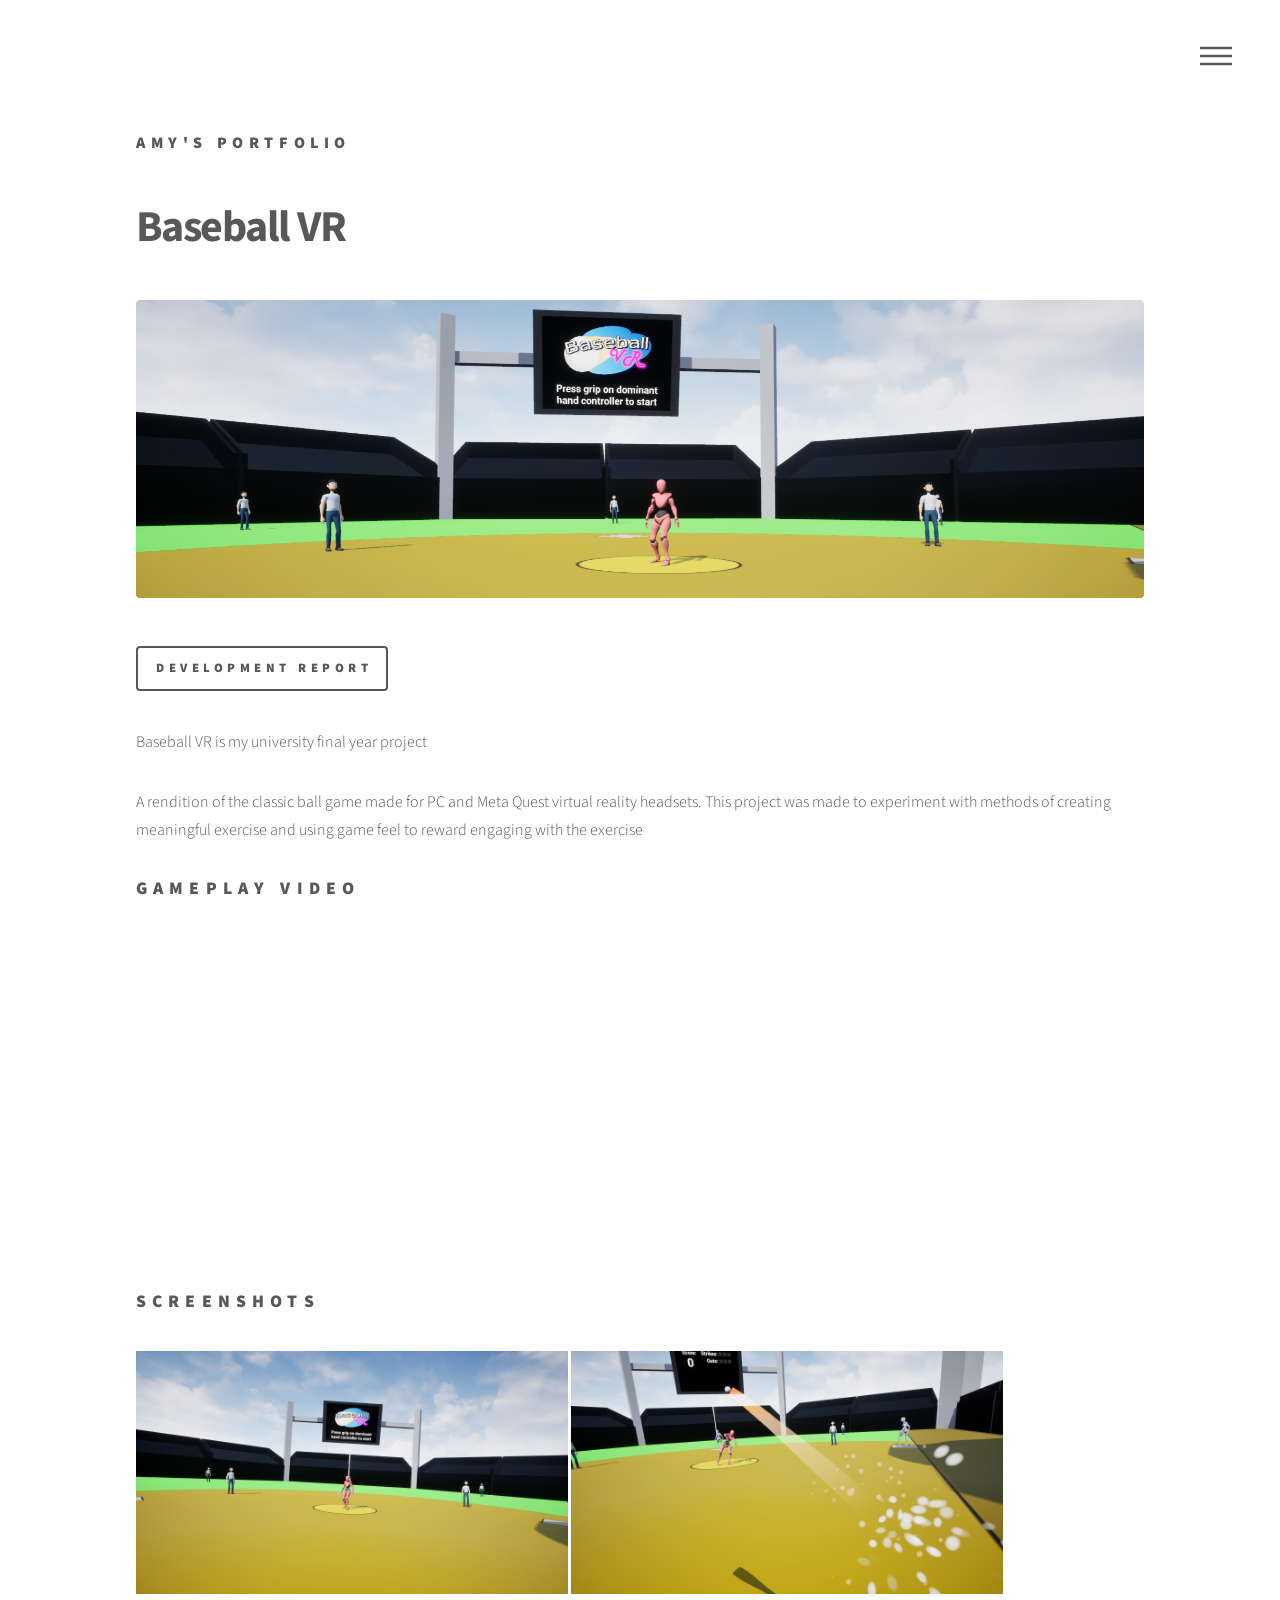
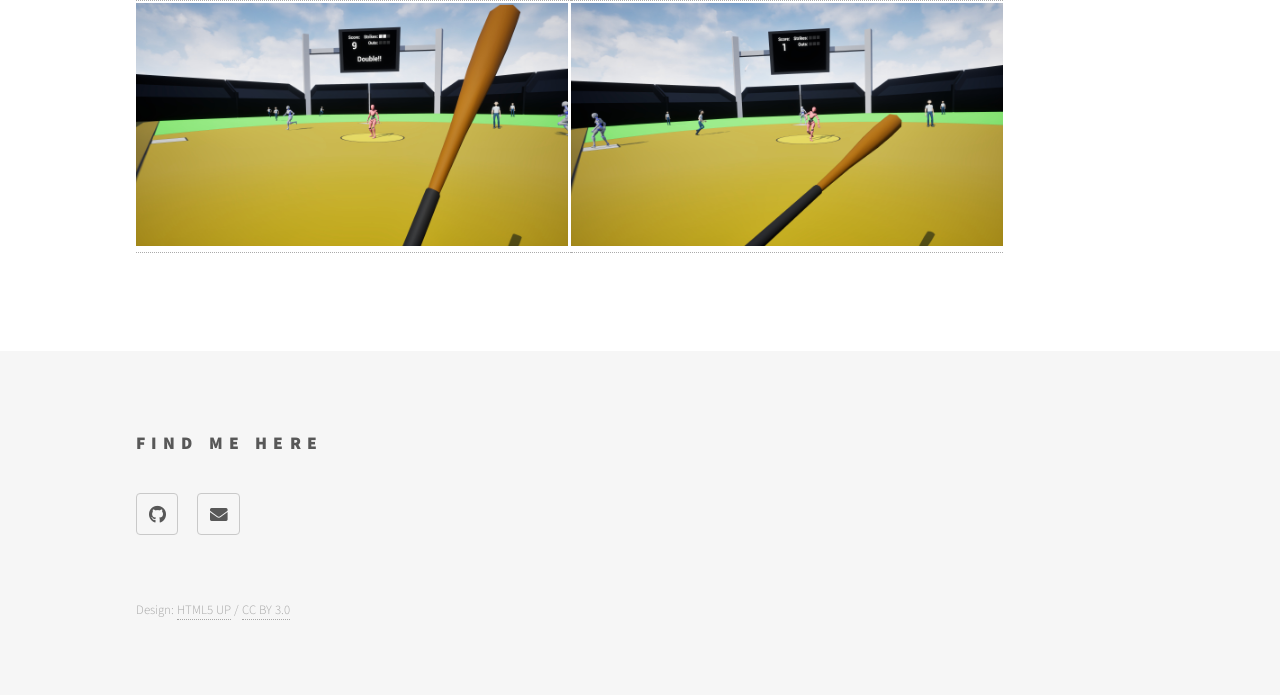
==== BaseballVR.html @ 20b51180 "Baseball VR" ====
<!DOCTYPE HTML>
<!--
	Phantom by HTML5 UP
	html5up.net | @ajlkn
	Free for personal and commercial use under the CCA 3.0 license (html5up.net/license)
-->
<html>
	<head>
		<title>Amy's Portfolio</title>
		<meta charset="utf-8" />
		<meta name="viewport" content="width=device-width, initial-scale=1, user-scalable=no" />
		<link rel="stylesheet" href="assets/css/main.css" />
		<noscript><link rel="stylesheet" href="assets/css/noscript.css" /></noscript>
	</head>
	<body class="is-preload">
		<!-- Wrapper -->
			<div id="wrapper">

				<!-- Header -->
					<header id="header">
						<div class="inner">

							<!-- Logo -->
								<a href="index.html" class="logo">
									<span class="title">Amy's Portfolio</span>
								</a>

							<!-- Nav -->
								<nav>
									<ul>
										<li><a href="#menu">Menu</a></li>
									</ul>
								</nav>

						</div>
					</header>

				<!-- Menu -->
					<nav id="menu">
						<h2>Menu</h2>
						<ul>
							<li><a href="index.html">Home</a></li>
							<li><a href="projects.html">All Projects</a></li>
							<li><a href="coursework.html">Uni Coursework</a></li>
							<li><a href="personal.html">Personal Projects</a></li>
						</ul>
					</nav>

				<!-- Main -->
					<div id="main">
						<div class="inner">
							<h1>Baseball VR</h1>
							<!-- Image -->
							<span class="image main"><img src="images/BaseballVRBanner.jpg" alt="" /></span>
							<!-- Download -->
							<a href="docs\baseballvrdoc.pdf" class="button" target="blank">Development Report</a> <br></br>
							<!-- Description -->
							<p>Baseball VR is my university final year project</p>
							<p>A rendition of the classic ball game made for PC and Meta Quest virtual reality headsets. This project was made to experiment with methods of creating meaningful exercise and using game feel to reward engaging with the exercise</p>
							<!-- Video -->
							 <h2>Gameplay Video</h2>
							<iframe width="560" height="315" src="https://www.youtube.com/embed/qa0zDrfuRdo?si=O5-lGL2GKLyE7saS" title="YouTube video player" frameborder="0" allow="accelerometer; autoplay; clipboard-write; encrypted-media; gyroscope; picture-in-picture; web-share" referrerpolicy="strict-origin-when-cross-origin" allowfullscreen></iframe> <br></br>
							<!-- Screenshots -->
							 <h2>Screenshots</h2>
							 <a href="images\Screenshots\BBVR_Screenshot1.jpg" target="_blank">
								<image src="images\Screenshots\BBVR_Screenshot1.jpg" width="432" height="243"></image>
							</a>
							<a href="images\Screenshots\BBVR_Screenshot2.jpg" target="_blank">
								<image src="images\Screenshots\BBVR_Screenshot2.jpg" width="432" height="243"></image>
							</a>
							<a href="images\Screenshots\BBVR_Screenshot3.jpg" target="_blank">
								<image src="images\Screenshots\BBVR_Screenshot3.jpg" width="432" height="243"></image>
							</a>
							<a href="images\Screenshots\BBVR_Screenshot4.jpg" target="_blank">
								<image src="images\Screenshots\BBVR_Screenshot4.jpg" width="432" height="243"></image>
							</a>
						</div>
					</div>

				<!-- Footer -->
					<footer id="footer">
						<div class="inner">
							<section>
								<h2>Find me here</h2>
								<ul class="icons">
									<li><a href="https://github.com/RankRebellion" target="_blank" class="icon brands style2 fa-github"><span class="label">GitHub</span></a></li>
									<li><a href="mailto:AmyC5341@outlook.com" class="icon solid style2 fa-envelope"><span class="label">Email</span></a></li>
								</ul>
							</section>
							<ul class="copyright">
								<li>Design: <a href="http://html5up.net" target="_blank">HTML5 UP</a> / <a href="https://creativecommons.org/licenses/by/3.0/" target="_blank">CC BY 3.0</a></li>
							</ul>
						</div>
					</footer>

			</div>

		<!-- Scripts -->
			<script src="assets/js/jquery.min.js"></script>
			<script src="assets/js/browser.min.js"></script>
			<script src="assets/js/breakpoints.min.js"></script>
			<script src="assets/js/util.js"></script>
			<script src="assets/js/main.js"></script>

	</body>
</html>
---- assets/css/main.css ----
@import url(fontawesome-all.min.css);
@import url("https://fonts.googleapis.com/css?family=Source+Sans+Pro:300,700,900");

/*
	Phantom by HTML5 UP
	html5up.net | @ajlkn
	Free for personal and commercial use under the CCA 3.0 license (html5up.net/license)
*/

html, body, div, span, applet, object,
iframe, h1, h2, h3, h4, h5, h6, p, blockquote,
pre, a, abbr, acronym, address, big, cite,
code, del, dfn, em, img, ins, kbd, q, s, samp,
small, strike, strong, sub, sup, tt, var, b,
u, i, center, dl, dt, dd, ol, ul, li, fieldset,
form, label, legend, table, caption, tbody,
tfoot, thead, tr, th, td, article, aside,
canvas, details, embed, figure, figcaption,
footer, header, hgroup, menu, nav, output, ruby,
section, summary, time, mark, audio, video {
	margin: 0;
	padding: 0;
	border: 0;
	font-size: 100%;
	font: inherit;
	vertical-align: baseline;}

article, aside, details, figcaption, figure,
footer, header, hgroup, menu, nav, section {
	display: block;}

body {
	line-height: 1;
}

ol, ul {
	list-style: none;
}

blockquote, q {
	quotes: none;
}

	blockquote:before, blockquote:after, q:before, q:after {
		content: '';
		content: none;
	}

table {
	border-collapse: collapse;
	border-spacing: 0;
}

body {
	-webkit-text-size-adjust: none;
}

mark {
	background-color: transparent;
	color: inherit;
}

input::-moz-focus-inner {
	border: 0;
	padding: 0;
}

input, select, textarea {
	-moz-appearance: none;
	-webkit-appearance: none;
	-ms-appearance: none;
	appearance: none;
}

/* Basic */

	@-ms-viewport {
		width: device-width;
	}

	body {
		-ms-overflow-style: scrollbar;
	}

	@media screen and (max-width: 480px) {

		html, body {
			min-width: 320px;
		}

	}

	html {
		box-sizing: border-box;
	}

	*, *:before, *:after {
		box-sizing: inherit;
	}

	body {
		background: #ffffff;
	}

		body.is-preload *, body.is-preload *:before, body.is-preload *:after {
			-moz-animation: none !important;
			-webkit-animation: none !important;
			-ms-animation: none !important;
			animation: none !important;
			-moz-transition: none !important;
			-webkit-transition: none !important;
			-ms-transition: none !important;
			transition: none !important;
		}

/* Type */

	body, input, select, textarea {
		color: #585858;
		font-family: "Source Sans Pro", Helvetica, sans-serif;
		font-size: 16pt;
		font-weight: 300;
		line-height: 1.75;
	}

		@media screen and (max-width: 1680px) {

			body, input, select, textarea {
				font-size: 14pt;
			}

		}

		@media screen and (max-width: 1280px) {

			body, input, select, textarea {
				font-size: 12pt;
			}

		}

	a {
		-moz-transition: border-bottom-color 0.2s ease, color 0.2s ease;
		-webkit-transition: border-bottom-color 0.2s ease, color 0.2s ease;
		-ms-transition: border-bottom-color 0.2s ease, color 0.2s ease;
		transition: border-bottom-color 0.2s ease, color 0.2s ease;
		text-decoration: none;
		color: #585858;
		border-bottom: dotted 1px rgba(88, 88, 88, 0.5);
	}

		a:hover {
			border-bottom-color: transparent;
			color: #f2849e !important;
		}

	strong, b {
		font-weight: 900;
	}

	em, i {
		font-style: italic;
	}

	p {
		margin: 0 0 2em 0;
	}

	h1 {
		font-size: 2.75em;
		font-weight: 700;
		line-height: 1.3;
		margin: 0 0 1em 0;
		letter-spacing: -0.035em;
	}

		h1 a {
			color: inherit;
		}

		@media screen and (max-width: 736px) {

			h1 {
				font-size: 2em;
				margin: 0 0 1em 0;
			}

		}

		@media screen and (max-width: 360px) {

			h1 {
				font-size: 1.75em;
			}

		}

	h2, h3, h4, h5, h6 {
		font-weight: 900;
		line-height: 1.5;
		margin: 0 0 2em 0;
		text-transform: uppercase;
		letter-spacing: 0.35em;
	}

		h2 a, h3 a, h4 a, h5 a, h6 a {
			color: inherit;
		}

	h2 {
		font-size: 1.1em;
	}

	h3 {
		font-size: 1em;
	}

	h4 {
		font-size: 0.8em;
	}

	h5 {
		font-size: 0.8em;
	}

	h6 {
		font-size: 0.8em;
	}

	@media screen and (max-width: 980px) {

		h1 br, h2 br, h3 br, h4 br, h5 br, h6 br {
			display: none;
		}

	}

	@media screen and (max-width: 736px) {

		h2 {
			font-size: 1em;
		}

		h3 {
			font-size: 0.8em;
		}

	}

	sub {
		font-size: 0.8em;
		position: relative;
		top: 0.5em;
	}

	sup {
		font-size: 0.8em;
		position: relative;
		top: -0.5em;
	}

	blockquote {
		border-left: solid 4px #c9c9c9;
		font-style: italic;
		margin: 0 0 2em 0;
		padding: 0.5em 0 0.5em 2em;
	}

	code {
		background: rgba(144, 144, 144, 0.075);
		border-radius: 4px;
		border: solid 1px #c9c9c9;
		font-family: "Courier New", monospace;
		font-size: 0.9em;
		margin: 0 0.25em;
		padding: 0.25em 0.65em;
	}

	pre {
		-webkit-overflow-scrolling: touch;
		font-family: "Courier New", monospace;
		font-size: 0.9em;
		margin: 0 0 2em 0;
	}

		pre code {
			display: block;
			line-height: 1.75;
			padding: 1em 1.5em;
			overflow-x: auto;
		}

	hr {
		border: 0;
		border-bottom: solid 1px #c9c9c9;
		margin: 2em 0;
	}

		hr.major {
			margin: 3em 0;
		}

	.align-left {
		text-align: left;
	}

	.align-center {
		text-align: center;
	}

	.align-right {
		text-align: right;
	}

/* Row */

	.row {
		display: flex;
		flex-wrap: wrap;
		box-sizing: border-box;
		align-items: stretch;
	}

		.row > * {
			box-sizing: border-box;
		}

		.row.gtr-uniform > * > :last-child {
			margin-bottom: 0;
		}

		.row.aln-left {
			justify-content: flex-start;
		}

		.row.aln-center {
			justify-content: center;
		}

		.row.aln-right {
			justify-content: flex-end;
		}

		.row.aln-top {
			align-items: flex-start;
		}

		.row.aln-middle {
			align-items: center;
		}

		.row.aln-bottom {
			align-items: flex-end;
		}

		.row > .imp {
			order: -1;
		}

		.row > .col-1 {
			width: 8.33333%;
		}

		.row > .off-1 {
			margin-left: 8.33333%;
		}

		.row > .col-2 {
			width: 16.66667%;
		}

		.row > .off-2 {
			margin-left: 16.66667%;
		}

		.row > .col-3 {
			width: 25%;
		}

		.row > .off-3 {
			margin-left: 25%;
		}

		.row > .col-4 {
			width: 33.33333%;
		}

		.row > .off-4 {
			margin-left: 33.33333%;
		}

		.row > .col-5 {
			width: 41.66667%;
		}

		.row > .off-5 {
			margin-left: 41.66667%;
		}

		.row > .col-6 {
			width: 50%;
		}

		.row > .off-6 {
			margin-left: 50%;
		}

		.row > .col-7 {
			width: 58.33333%;
		}

		.row > .off-7 {
			margin-left: 58.33333%;
		}

		.row > .col-8 {
			width: 66.66667%;
		}

		.row > .off-8 {
			margin-left: 66.66667%;
		}

		.row > .col-9 {
			width: 75%;
		}

		.row > .off-9 {
			margin-left: 75%;
		}

		.row > .col-10 {
			width: 83.33333%;
		}

		.row > .off-10 {
			margin-left: 83.33333%;
		}

		.row > .col-11 {
			width: 91.66667%;
		}

		.row > .off-11 {
			margin-left: 91.66667%;
		}

		.row > .col-12 {
			width: 100%;
		}

		.row > .off-12 {
			margin-left: 100%;
		}

		.row.gtr-0 {
			margin-top: 0;
			margin-left: 0em;
		}

			.row.gtr-0 > * {
				padding: 0 0 0 0em;
			}

			.row.gtr-0.gtr-uniform {
				margin-top: 0em;
			}

				.row.gtr-0.gtr-uniform > * {
					padding-top: 0em;
				}

		.row.gtr-25 {
			margin-top: 0;
			margin-left: -0.5em;
		}

			.row.gtr-25 > * {
				padding: 0 0 0 0.5em;
			}

			.row.gtr-25.gtr-uniform {
				margin-top: -0.5em;
			}

				.row.gtr-25.gtr-uniform > * {
					padding-top: 0.5em;
				}

		.row.gtr-50 {
			margin-top: 0;
			margin-left: -1em;
		}

			.row.gtr-50 > * {
				padding: 0 0 0 1em;
			}

			.row.gtr-50.gtr-uniform {
				margin-top: -1em;
			}

				.row.gtr-50.gtr-uniform > * {
					padding-top: 1em;
				}

		.row {
			margin-top: 0;
			margin-left: -2em;
		}

			.row > * {
				padding: 0 0 0 2em;
			}

			.row.gtr-uniform {
				margin-top: -2em;
			}

				.row.gtr-uniform > * {
					padding-top: 2em;
				}

		.row.gtr-150 {
			margin-top: 0;
			margin-left: -3em;
		}

			.row.gtr-150 > * {
				padding: 0 0 0 3em;
			}

			.row.gtr-150.gtr-uniform {
				margin-top: -3em;
			}

				.row.gtr-150.gtr-uniform > * {
					padding-top: 3em;
				}

		.row.gtr-200 {
			margin-top: 0;
			margin-left: -4em;
		}

			.row.gtr-200 > * {
				padding: 0 0 0 4em;
			}

			.row.gtr-200.gtr-uniform {
				margin-top: -4em;
			}

				.row.gtr-200.gtr-uniform > * {
					padding-top: 4em;
				}

		@media screen and (max-width: 1680px) {

			.row {
				display: flex;
				flex-wrap: wrap;
				box-sizing: border-box;
				align-items: stretch;
			}

				.row > * {
					box-sizing: border-box;
				}

				.row.gtr-uniform > * > :last-child {
					margin-bottom: 0;
				}

				.row.aln-left {
					justify-content: flex-start;
				}

				.row.aln-center {
					justify-content: center;
				}

				.row.aln-right {
					justify-content: flex-end;
				}

				.row.aln-top {
					align-items: flex-start;
				}

				.row.aln-middle {
					align-items: center;
				}

				.row.aln-bottom {
					align-items: flex-end;
				}

				.row > .imp-xlarge {
					order: -1;
				}

				.row > .col-1-xlarge {
					width: 8.33333%;
				}

				.row > .off-1-xlarge {
					margin-left: 8.33333%;
				}

				.row > .col-2-xlarge {
					width: 16.66667%;
				}

				.row > .off-2-xlarge {
					margin-left: 16.66667%;
				}

				.row > .col-3-xlarge {
					width: 25%;
				}

				.row > .off-3-xlarge {
					margin-left: 25%;
				}

				.row > .col-4-xlarge {
					width: 33.33333%;
				}

				.row > .off-4-xlarge {
					margin-left: 33.33333%;
				}

				.row > .col-5-xlarge {
					width: 41.66667%;
				}

				.row > .off-5-xlarge {
					margin-left: 41.66667%;
				}

				.row > .col-6-xlarge {
					width: 50%;
				}

				.row > .off-6-xlarge {
					margin-left: 50%;
				}

				.row > .col-7-xlarge {
					width: 58.33333%;
				}

				.row > .off-7-xlarge {
					margin-left: 58.33333%;
				}

				.row > .col-8-xlarge {
					width: 66.66667%;
				}

				.row > .off-8-xlarge {
					margin-left: 66.66667%;
				}

				.row > .col-9-xlarge {
					width: 75%;
				}

				.row > .off-9-xlarge {
					margin-left: 75%;
				}

				.row > .col-10-xlarge {
					width: 83.33333%;
				}

				.row > .off-10-xlarge {
					margin-left: 83.33333%;
				}

				.row > .col-11-xlarge {
					width: 91.66667%;
				}

				.row > .off-11-xlarge {
					margin-left: 91.66667%;
				}

				.row > .col-12-xlarge {
					width: 100%;
				}

				.row > .off-12-xlarge {
					margin-left: 100%;
				}

				.row.gtr-0 {
					margin-top: 0;
					margin-left: 0em;
				}

					.row.gtr-0 > * {
						padding: 0 0 0 0em;
					}

					.row.gtr-0.gtr-uniform {
						margin-top: 0em;
					}

						.row.gtr-0.gtr-uniform > * {
							padding-top: 0em;
						}

				.row.gtr-25 {
					margin-top: 0;
					margin-left: -0.5em;
				}

					.row.gtr-25 > * {
						padding: 0 0 0 0.5em;
					}

					.row.gtr-25.gtr-uniform {
						margin-top: -0.5em;
					}

						.row.gtr-25.gtr-uniform > * {
							padding-top: 0.5em;
						}

				.row.gtr-50 {
					margin-top: 0;
					margin-left: -1em;
				}

					.row.gtr-50 > * {
						padding: 0 0 0 1em;
					}

					.row.gtr-50.gtr-uniform {
						margin-top: -1em;
					}

						.row.gtr-50.gtr-uniform > * {
							padding-top: 1em;
						}

				.row {
					margin-top: 0;
					margin-left: -2em;
				}

					.row > * {
						padding: 0 0 0 2em;
					}

					.row.gtr-uniform {
						margin-top: -2em;
					}

						.row.gtr-uniform > * {
							padding-top: 2em;
						}

				.row.gtr-150 {
					margin-top: 0;
					margin-left: -3em;
				}

					.row.gtr-150 > * {
						padding: 0 0 0 3em;
					}

					.row.gtr-150.gtr-uniform {
						margin-top: -3em;
					}

						.row.gtr-150.gtr-uniform > * {
							padding-top: 3em;
						}

				.row.gtr-200 {
					margin-top: 0;
					margin-left: -4em;
				}

					.row.gtr-200 > * {
						padding: 0 0 0 4em;
					}

					.row.gtr-200.gtr-uniform {
						margin-top: -4em;
					}

						.row.gtr-200.gtr-uniform > * {
							padding-top: 4em;
						}

		}

		@media screen and (max-width: 1280px) {

			.row {
				display: flex;
				flex-wrap: wrap;
				box-sizing: border-box;
				align-items: stretch;
			}

				.row > * {
					box-sizing: border-box;
				}

				.row.gtr-uniform > * > :last-child {
					margin-bottom: 0;
				}

				.row.aln-left {
					justify-content: flex-start;
				}

				.row.aln-center {
					justify-content: center;
				}

				.row.aln-right {
					justify-content: flex-end;
				}

				.row.aln-top {
					align-items: flex-start;
				}

				.row.aln-middle {
					align-items: center;
				}

				.row.aln-bottom {
					align-items: flex-end;
				}

				.row > .imp-large {
					order: -1;
				}

				.row > .col-1-large {
					width: 8.33333%;
				}

				.row > .off-1-large {
					margin-left: 8.33333%;
				}

				.row > .col-2-large {
					width: 16.66667%;
				}

				.row > .off-2-large {
					margin-left: 16.66667%;
				}

				.row > .col-3-large {
					width: 25%;
				}

				.row > .off-3-large {
					margin-left: 25%;
				}

				.row > .col-4-large {
					width: 33.33333%;
				}

				.row > .off-4-large {
					margin-left: 33.33333%;
				}

				.row > .col-5-large {
					width: 41.66667%;
				}

				.row > .off-5-large {
					margin-left: 41.66667%;
				}

				.row > .col-6-large {
					width: 50%;
				}

				.row > .off-6-large {
					margin-left: 50%;
				}

				.row > .col-7-large {
					width: 58.33333%;
				}

				.row > .off-7-large {
					margin-left: 58.33333%;
				}

				.row > .col-8-large {
					width: 66.66667%;
				}

				.row > .off-8-large {
					margin-left: 66.66667%;
				}

				.row > .col-9-large {
					width: 75%;
				}

				.row > .off-9-large {
					margin-left: 75%;
				}

				.row > .col-10-large {
					width: 83.33333%;
				}

				.row > .off-10-large {
					margin-left: 83.33333%;
				}

				.row > .col-11-large {
					width: 91.66667%;
				}

				.row > .off-11-large {
					margin-left: 91.66667%;
				}

				.row > .col-12-large {
					width: 100%;
				}

				.row > .off-12-large {
					margin-left: 100%;
				}

				.row.gtr-0 {
					margin-top: 0;
					margin-left: 0em;
				}

					.row.gtr-0 > * {
						padding: 0 0 0 0em;
					}

					.row.gtr-0.gtr-uniform {
						margin-top: 0em;
					}

						.row.gtr-0.gtr-uniform > * {
							padding-top: 0em;
						}

				.row.gtr-25 {
					margin-top: 0;
					margin-left: -0.5em;
				}

					.row.gtr-25 > * {
						padding: 0 0 0 0.5em;
					}

					.row.gtr-25.gtr-uniform {
						margin-top: -0.5em;
					}

						.row.gtr-25.gtr-uniform > * {
							padding-top: 0.5em;
						}

				.row.gtr-50 {
					margin-top: 0;
					margin-left: -1em;
				}

					.row.gtr-50 > * {
						padding: 0 0 0 1em;
					}

					.row.gtr-50.gtr-uniform {
						margin-top: -1em;
					}

						.row.gtr-50.gtr-uniform > * {
							padding-top: 1em;
						}

				.row {
					margin-top: 0;
					margin-left: -2em;
				}

					.row > * {
						padding: 0 0 0 2em;
					}

					.row.gtr-uniform {
						margin-top: -2em;
					}

						.row.gtr-uniform > * {
							padding-top: 2em;
						}

				.row.gtr-150 {
					margin-top: 0;
					margin-left: -3em;
				}

					.row.gtr-150 > * {
						padding: 0 0 0 3em;
					}

					.row.gtr-150.gtr-uniform {
						margin-top: -3em;
					}

						.row.gtr-150.gtr-uniform > * {
							padding-top: 3em;
						}

				.row.gtr-200 {
					margin-top: 0;
					margin-left: -4em;
				}

					.row.gtr-200 > * {
						padding: 0 0 0 4em;
					}

					.row.gtr-200.gtr-uniform {
						margin-top: -4em;
					}

						.row.gtr-200.gtr-uniform > * {
							padding-top: 4em;
						}

		}

		@media screen and (max-width: 980px) {

			.row {
				display: flex;
				flex-wrap: wrap;
				box-sizing: border-box;
				align-items: stretch;
			}

				.row > * {
					box-sizing: border-box;
				}

				.row.gtr-uniform > * > :last-child {
					margin-bottom: 0;
				}

				.row.aln-left {
					justify-content: flex-start;
				}

				.row.aln-center {
					justify-content: center;
				}

				.row.aln-right {
					justify-content: flex-end;
				}

				.row.aln-top {
					align-items: flex-start;
				}

				.row.aln-middle {
					align-items: center;
				}

				.row.aln-bottom {
					align-items: flex-end;
				}

				.row > .imp-medium {
					order: -1;
				}

				.row > .col-1-medium {
					width: 8.33333%;
				}

				.row > .off-1-medium {
					margin-left: 8.33333%;
				}

				.row > .col-2-medium {
					width: 16.66667%;
				}

				.row > .off-2-medium {
					margin-left: 16.66667%;
				}

				.row > .col-3-medium {
					width: 25%;
				}

				.row > .off-3-medium {
					margin-left: 25%;
				}

				.row > .col-4-medium {
					width: 33.33333%;
				}

				.row > .off-4-medium {
					margin-left: 33.33333%;
				}

				.row > .col-5-medium {
					width: 41.66667%;
				}

				.row > .off-5-medium {
					margin-left: 41.66667%;
				}

				.row > .col-6-medium {
					width: 50%;
				}

				.row > .off-6-medium {
					margin-left: 50%;
				}

				.row > .col-7-medium {
					width: 58.33333%;
				}

				.row > .off-7-medium {
					margin-left: 58.33333%;
				}

				.row > .col-8-medium {
					width: 66.66667%;
				}

				.row > .off-8-medium {
					margin-left: 66.66667%;
				}

				.row > .col-9-medium {
					width: 75%;
				}

				.row > .off-9-medium {
					margin-left: 75%;
				}

				.row > .col-10-medium {
					width: 83.33333%;
				}

				.row > .off-10-medium {
					margin-left: 83.33333%;
				}

				.row > .col-11-medium {
					width: 91.66667%;
				}

				.row > .off-11-medium {
					margin-left: 91.66667%;
				}

				.row > .col-12-medium {
					width: 100%;
				}

				.row > .off-12-medium {
					margin-left: 100%;
				}

				.row.gtr-0 {
					margin-top: 0;
					margin-left: 0em;
				}

					.row.gtr-0 > * {
						padding: 0 0 0 0em;
					}

					.row.gtr-0.gtr-uniform {
						margin-top: 0em;
					}

						.row.gtr-0.gtr-uniform > * {
							padding-top: 0em;
						}

				.row.gtr-25 {
					margin-top: 0;
					margin-left: -0.375em;
				}

					.row.gtr-25 > * {
						padding: 0 0 0 0.375em;
					}

					.row.gtr-25.gtr-uniform {
						margin-top: -0.375em;
					}

						.row.gtr-25.gtr-uniform > * {
							padding-top: 0.375em;
						}

				.row.gtr-50 {
					margin-top: 0;
					margin-left: -0.75em;
				}

					.row.gtr-50 > * {
						padding: 0 0 0 0.75em;
					}

					.row.gtr-50.gtr-uniform {
						margin-top: -0.75em;
					}

						.row.gtr-50.gtr-uniform > * {
							padding-top: 0.75em;
						}

				.row {
					margin-top: 0;
					margin-left: -1.5em;
				}

					.row > * {
						padding: 0 0 0 1.5em;
					}

					.row.gtr-uniform {
						margin-top: -1.5em;
					}

						.row.gtr-uniform > * {
							padding-top: 1.5em;
						}

				.row.gtr-150 {
					margin-top: 0;
					margin-left: -2.25em;
				}

					.row.gtr-150 > * {
						padding: 0 0 0 2.25em;
					}

					.row.gtr-150.gtr-uniform {
						margin-top: -2.25em;
					}

						.row.gtr-150.gtr-uniform > * {
							padding-top: 2.25em;
						}

				.row.gtr-200 {
					margin-top: 0;
					margin-left: -3em;
				}

					.row.gtr-200 > * {
						padding: 0 0 0 3em;
					}

					.row.gtr-200.gtr-uniform {
						margin-top: -3em;
					}

						.row.gtr-200.gtr-uniform > * {
							padding-top: 3em;
						}

		}

		@media screen and (max-width: 736px) {

			.row {
				display: flex;
				flex-wrap: wrap;
				box-sizing: border-box;
				align-items: stretch;
			}

				.row > * {
					box-sizing: border-box;
				}

				.row.gtr-uniform > * > :last-child {
					margin-bottom: 0;
				}

				.row.aln-left {
					justify-content: flex-start;
				}

				.row.aln-center {
					justify-content: center;
				}

				.row.aln-right {
					justify-content: flex-end;
				}

				.row.aln-top {
					align-items: flex-start;
				}

				.row.aln-middle {
					align-items: center;
				}

				.row.aln-bottom {
					align-items: flex-end;
				}

				.row > .imp-small {
					order: -1;
				}

				.row > .col-1-small {
					width: 8.33333%;
				}

				.row > .off-1-small {
					margin-left: 8.33333%;
				}

				.row > .col-2-small {
					width: 16.66667%;
				}

				.row > .off-2-small {
					margin-left: 16.66667%;
				}

				.row > .col-3-small {
					width: 25%;
				}

				.row > .off-3-small {
					margin-left: 25%;
				}

				.row > .col-4-small {
					width: 33.33333%;
				}

				.row > .off-4-small {
					margin-left: 33.33333%;
				}

				.row > .col-5-small {
					width: 41.66667%;
				}

				.row > .off-5-small {
					margin-left: 41.66667%;
				}

				.row > .col-6-small {
					width: 50%;
				}

				.row > .off-6-small {
					margin-left: 50%;
				}

				.row > .col-7-small {
					width: 58.33333%;
				}

				.row > .off-7-small {
					margin-left: 58.33333%;
				}

				.row > .col-8-small {
					width: 66.66667%;
				}

				.row > .off-8-small {
					margin-left: 66.66667%;
				}

				.row > .col-9-small {
					width: 75%;
				}

				.row > .off-9-small {
					margin-left: 75%;
				}

				.row > .col-10-small {
					width: 83.33333%;
				}

				.row > .off-10-small {
					margin-left: 83.33333%;
				}

				.row > .col-11-small {
					width: 91.66667%;
				}

				.row > .off-11-small {
					margin-left: 91.66667%;
				}

				.row > .col-12-small {
					width: 100%;
				}

				.row > .off-12-small {
					margin-left: 100%;
				}

				.row.gtr-0 {
					margin-top: 0;
					margin-left: 0em;
				}

					.row.gtr-0 > * {
						padding: 0 0 0 0em;
					}

					.row.gtr-0.gtr-uniform {
						margin-top: 0em;
					}

						.row.gtr-0.gtr-uniform > * {
							padding-top: 0em;
						}

				.row.gtr-25 {
					margin-top: 0;
					margin-left: -0.25em;
				}

					.row.gtr-25 > * {
						padding: 0 0 0 0.25em;
					}

					.row.gtr-25.gtr-uniform {
						margin-top: -0.25em;
					}

						.row.gtr-25.gtr-uniform > * {
							padding-top: 0.25em;
						}

				.row.gtr-50 {
					margin-top: 0;
					margin-left: -0.5em;
				}

					.row.gtr-50 > * {
						padding: 0 0 0 0.5em;
					}

					.row.gtr-50.gtr-uniform {
						margin-top: -0.5em;
					}

						.row.gtr-50.gtr-uniform > * {
							padding-top: 0.5em;
						}

				.row {
					margin-top: 0;
					margin-left: -1em;
				}

					.row > * {
						padding: 0 0 0 1em;
					}

					.row.gtr-uniform {
						margin-top: -1em;
					}

						.row.gtr-uniform > * {
							padding-top: 1em;
						}

				.row.gtr-150 {
					margin-top: 0;
					margin-left: -1.5em;
				}

					.row.gtr-150 > * {
						padding: 0 0 0 1.5em;
					}

					.row.gtr-150.gtr-uniform {
						margin-top: -1.5em;
					}

						.row.gtr-150.gtr-uniform > * {
							padding-top: 1.5em;
						}

				.row.gtr-200 {
					margin-top: 0;
					margin-left: -2em;
				}

					.row.gtr-200 > * {
						padding: 0 0 0 2em;
					}

					.row.gtr-200.gtr-uniform {
						margin-top: -2em;
					}

						.row.gtr-200.gtr-uniform > * {
							padding-top: 2em;
						}

		}

		@media screen and (max-width: 480px) {

			.row {
				display: flex;
				flex-wrap: wrap;
				box-sizing: border-box;
				align-items: stretch;
			}

				.row > * {
					box-sizing: border-box;
				}

				.row.gtr-uniform > * > :last-child {
					margin-bottom: 0;
				}

				.row.aln-left {
					justify-content: flex-start;
				}

				.row.aln-center {
					justify-content: center;
				}

				.row.aln-right {
					justify-content: flex-end;
				}

				.row.aln-top {
					align-items: flex-start;
				}

				.row.aln-middle {
					align-items: center;
				}

				.row.aln-bottom {
					align-items: flex-end;
				}

				.row > .imp-xsmall {
					order: -1;
				}

				.row > .col-1-xsmall {
					width: 8.33333%;
				}

				.row > .off-1-xsmall {
					margin-left: 8.33333%;
				}

				.row > .col-2-xsmall {
					width: 16.66667%;
				}

				.row > .off-2-xsmall {
					margin-left: 16.66667%;
				}

				.row > .col-3-xsmall {
					width: 25%;
				}

				.row > .off-3-xsmall {
					margin-left: 25%;
				}

				.row > .col-4-xsmall {
					width: 33.33333%;
				}

				.row > .off-4-xsmall {
					margin-left: 33.33333%;
				}

				.row > .col-5-xsmall {
					width: 41.66667%;
				}

				.row > .off-5-xsmall {
					margin-left: 41.66667%;
				}

				.row > .col-6-xsmall {
					width: 50%;
				}

				.row > .off-6-xsmall {
					margin-left: 50%;
				}

				.row > .col-7-xsmall {
					width: 58.33333%;
				}

				.row > .off-7-xsmall {
					margin-left: 58.33333%;
				}

				.row > .col-8-xsmall {
					width: 66.66667%;
				}

				.row > .off-8-xsmall {
					margin-left: 66.66667%;
				}

				.row > .col-9-xsmall {
					width: 75%;
				}

				.row > .off-9-xsmall {
					margin-left: 75%;
				}

				.row > .col-10-xsmall {
					width: 83.33333%;
				}

				.row > .off-10-xsmall {
					margin-left: 83.33333%;
				}

				.row > .col-11-xsmall {
					width: 91.66667%;
				}

				.row > .off-11-xsmall {
					margin-left: 91.66667%;
				}

				.row > .col-12-xsmall {
					width: 100%;
				}

				.row > .off-12-xsmall {
					margin-left: 100%;
				}

				.row.gtr-0 {
					margin-top: 0;
					margin-left: 0em;
				}

					.row.gtr-0 > * {
						padding: 0 0 0 0em;
					}

					.row.gtr-0.gtr-uniform {
						margin-top: 0em;
					}

						.row.gtr-0.gtr-uniform > * {
							padding-top: 0em;
						}

				.row.gtr-25 {
					margin-top: 0;
					margin-left: -0.25em;
				}

					.row.gtr-25 > * {
						padding: 0 0 0 0.25em;
					}

					.row.gtr-25.gtr-uniform {
						margin-top: -0.25em;
					}

						.row.gtr-25.gtr-uniform > * {
							padding-top: 0.25em;
						}

				.row.gtr-50 {
					margin-top: 0;
					margin-left: -0.5em;
				}

					.row.gtr-50 > * {
						padding: 0 0 0 0.5em;
					}

					.row.gtr-50.gtr-uniform {
						margin-top: -0.5em;
					}

						.row.gtr-50.gtr-uniform > * {
							padding-top: 0.5em;
						}

				.row {
					margin-top: 0;
					margin-left: -1em;
				}

					.row > * {
						padding: 0 0 0 1em;
					}

					.row.gtr-uniform {
						margin-top: -1em;
					}

						.row.gtr-uniform > * {
							padding-top: 1em;
						}

				.row.gtr-150 {
					margin-top: 0;
					margin-left: -1.5em;
				}

					.row.gtr-150 > * {
						padding: 0 0 0 1.5em;
					}

					.row.gtr-150.gtr-uniform {
						margin-top: -1.5em;
					}

						.row.gtr-150.gtr-uniform > * {
							padding-top: 1.5em;
						}

				.row.gtr-200 {
					margin-top: 0;
					margin-left: -2em;
				}

					.row.gtr-200 > * {
						padding: 0 0 0 2em;
					}

					.row.gtr-200.gtr-uniform {
						margin-top: -2em;
					}

						.row.gtr-200.gtr-uniform > * {
							padding-top: 2em;
						}

		}

/* Section/Article */

	section.special, article.special {
		text-align: center;
	}

	header p {
		margin-top: -1em;
	}

	@media screen and (max-width: 736px) {

		header p {
			margin-top: 0;
		}

	}

/* Icon */

	.icon {
		text-decoration: none;
		border-bottom: none;
		position: relative;
	}

		.icon:before {
			-moz-osx-font-smoothing: grayscale;
			-webkit-font-smoothing: antialiased;
			display: inline-block;
			font-style: normal;
			font-variant: normal;
			text-rendering: auto;
			line-height: 1;
			text-transform: none !important;
			font-family: 'Font Awesome 5 Free';
			font-weight: 400;
		}

		.icon > .label {
			display: none;
		}

		.icon:before {
			line-height: inherit;
		}

		.icon.solid:before {
			font-weight: 900;
		}

		.icon.brands:before {
			font-family: 'Font Awesome 5 Brands';
		}

		.icon.style2 {
			-moz-transition: background-color 0.2s ease-in-out, color 0.2s ease-in-out, border-color 0.2s ease-in-out;
			-webkit-transition: background-color 0.2s ease-in-out, color 0.2s ease-in-out, border-color 0.2s ease-in-out;
			-ms-transition: background-color 0.2s ease-in-out, color 0.2s ease-in-out, border-color 0.2s ease-in-out;
			transition: background-color 0.2s ease-in-out, color 0.2s ease-in-out, border-color 0.2s ease-in-out;
			background-color: transparent;
			border: solid 1px #c9c9c9;
			border-radius: 4px;
			width: 2.65em;
			height: 2.65em;
			display: inline-block;
			text-align: center;
			line-height: 2.65em;
			color: inherit;
		}

			.icon.style2:before {
				font-size: 1.1em;
			}

			.icon.style2:hover {
				color: #f2849e;
				border-color: #f2849e;
			}

			.icon.style2:active {
				background-color: rgba(242, 132, 158, 0.1);
			}

/* List */

	ol {
		list-style: decimal;
		margin: 0 0 2em 0;
		padding-left: 1.25em;
	}

		ol li {
			padding-left: 0.25em;
		}

	ul {
		list-style: disc;
		margin: 0 0 2em 0;
		padding-left: 1em;
	}

		ul li {
			padding-left: 0.5em;
		}

		ul.alt {
			list-style: none;
			padding-left: 0;
		}

			ul.alt li {
				border-top: solid 1px #c9c9c9;
				padding: 0.5em 0;
			}

				ul.alt li:first-child {
					border-top: 0;
					padding-top: 0;
				}

	dl {
		margin: 0 0 2em 0;
	}

		dl dt {
			display: block;
			font-weight: 900;
			margin: 0 0 1em 0;
		}

		dl dd {
			margin-left: 2em;
		}

/* Actions */

	ul.actions {
		display: -moz-flex;
		display: -webkit-flex;
		display: -ms-flex;
		display: flex;
		cursor: default;
		list-style: none;
		margin-left: -1em;
		padding-left: 0;
	}

		ul.actions li {
			padding: 0 0 0 1em;
			vertical-align: middle;
		}

		ul.actions.special {
			-moz-justify-content: center;
			-webkit-justify-content: center;
			-ms-justify-content: center;
			justify-content: center;
			width: 100%;
			margin-left: 0;
		}

			ul.actions.special li:first-child {
				padding-left: 0;
			}

		ul.actions.stacked {
			-moz-flex-direction: column;
			-webkit-flex-direction: column;
			-ms-flex-direction: column;
			flex-direction: column;
			margin-left: 0;
		}

			ul.actions.stacked li {
				padding: 1.3em 0 0 0;
			}

				ul.actions.stacked li:first-child {
					padding-top: 0;
				}

		ul.actions.fit {
			width: calc(100% + 1em);
		}

			ul.actions.fit li {
				-moz-flex-grow: 1;
				-webkit-flex-grow: 1;
				-ms-flex-grow: 1;
				flex-grow: 1;
				-moz-flex-shrink: 1;
				-webkit-flex-shrink: 1;
				-ms-flex-shrink: 1;
				flex-shrink: 1;
				width: 100%;
			}

				ul.actions.fit li > * {
					width: 100%;
				}

			ul.actions.fit.stacked {
				width: 100%;
			}

		@media screen and (max-width: 480px) {

			ul.actions:not(.fixed) {
				-moz-flex-direction: column;
				-webkit-flex-direction: column;
				-ms-flex-direction: column;
				flex-direction: column;
				margin-left: 0;
				width: 100% !important;
			}

				ul.actions:not(.fixed) li {
					-moz-flex-grow: 1;
					-webkit-flex-grow: 1;
					-ms-flex-grow: 1;
					flex-grow: 1;
					-moz-flex-shrink: 1;
					-webkit-flex-shrink: 1;
					-ms-flex-shrink: 1;
					flex-shrink: 1;
					padding: 1em 0 0 0;
					text-align: center;
					width: 100%;
				}

					ul.actions:not(.fixed) li > * {
						width: 100%;
					}

					ul.actions:not(.fixed) li:first-child {
						padding-top: 0;
					}

					ul.actions:not(.fixed) li input[type="submit"],
					ul.actions:not(.fixed) li input[type="reset"],
					ul.actions:not(.fixed) li input[type="button"],
					ul.actions:not(.fixed) li button,
					ul.actions:not(.fixed) li .button {
						width: 100%;
					}

						ul.actions:not(.fixed) li input[type="submit"].icon:before,
						ul.actions:not(.fixed) li input[type="reset"].icon:before,
						ul.actions:not(.fixed) li input[type="button"].icon:before,
						ul.actions:not(.fixed) li button.icon:before,
						ul.actions:not(.fixed) li .button.icon:before {
							margin-left: -0.5rem;
						}

		}

/* Icons */

	ul.icons {
		cursor: default;
		list-style: none;
		padding-left: 0;
		margin: -1em 0 2em -1em;
	}

		ul.icons li {
			display: inline-block;
			padding: 1em 0 0 1em;
		}

/* Form */

	form {
		margin: 0 0 2em 0;
		overflow-x: hidden;
	}

		form > :last-child {
			margin-bottom: 0;
		}

		form > .fields {
			display: -moz-flex;
			display: -webkit-flex;
			display: -ms-flex;
			display: flex;
			-moz-flex-wrap: wrap;
			-webkit-flex-wrap: wrap;
			-ms-flex-wrap: wrap;
			flex-wrap: wrap;
			width: calc(100% + 3em);
			margin: -1.5em 0 2em -1.5em;
		}

			form > .fields > .field {
				-moz-flex-grow: 0;
				-webkit-flex-grow: 0;
				-ms-flex-grow: 0;
				flex-grow: 0;
				-moz-flex-shrink: 0;
				-webkit-flex-shrink: 0;
				-ms-flex-shrink: 0;
				flex-shrink: 0;
				padding: 1.5em 0 0 1.5em;
				width: calc(100% - 1.5em);
			}

				form > .fields > .field.half {
					width: calc(50% - 0.75em);
				}

				form > .fields > .field.third {
					width: calc(100%/3 - 0.5em);
				}

				form > .fields > .field.quarter {
					width: calc(25% - 0.375em);
				}

		@media screen and (max-width: 480px) {

			form > .fields {
				width: calc(100% + 3em);
				margin: -1.5em 0 2em -1.5em;
			}

				form > .fields > .field {
					padding: 1.5em 0 0 1.5em;
					width: calc(100% - 1.5em);
				}

					form > .fields > .field.half {
						width: calc(100% - 1.5em);
					}

					form > .fields > .field.third {
						width: calc(100% - 1.5em);
					}

					form > .fields > .field.quarter {
						width: calc(100% - 1.5em);
					}

		}

	label {
		display: block;
		font-size: 0.9em;
		font-weight: 900;
		margin: 0 0 1em 0;
	}

	input[type="text"],
	input[type="password"],
	input[type="email"],
	input[type="tel"],
	select,
	textarea {
		-moz-appearance: none;
		-webkit-appearance: none;
		-ms-appearance: none;
		appearance: none;
		background-color: transparent;
		border: none;
		border-radius: 0;
		border-bottom: solid 1px #c9c9c9;
		color: inherit;
		display: block;
		outline: 0;
		padding: 0;
		text-decoration: none;
		width: 100%;
	}

		input[type="text"]:invalid,
		input[type="password"]:invalid,
		input[type="email"]:invalid,
		input[type="tel"]:invalid,
		select:invalid,
		textarea:invalid {
			box-shadow: none;
		}

		input[type="text"]:focus,
		input[type="password"]:focus,
		input[type="email"]:focus,
		input[type="tel"]:focus,
		select:focus,
		textarea:focus {
			border-bottom-color: #f2849e;
			box-shadow: inset 0 -1px 0 0 #f2849e;
		}

	select {
		background-image: url("data:image/svg+xml;charset=utf8,%3Csvg xmlns='http://www.w3.org/2000/svg' width='40' height='40' preserveAspectRatio='none' viewBox='0 0 40 40'%3E%3Cpath d='M9.4,12.3l10.4,10.4l10.4-10.4c0.2-0.2,0.5-0.4,0.9-0.4c0.3,0,0.6,0.1,0.9,0.4l3.3,3.3c0.2,0.2,0.4,0.5,0.4,0.9 c0,0.4-0.1,0.6-0.4,0.9L20.7,31.9c-0.2,0.2-0.5,0.4-0.9,0.4c-0.3,0-0.6-0.1-0.9-0.4L4.3,17.3c-0.2-0.2-0.4-0.5-0.4-0.9 c0-0.4,0.1-0.6,0.4-0.9l3.3-3.3c0.2-0.2,0.5-0.4,0.9-0.4S9.1,12.1,9.4,12.3z' fill='%23c9c9c9' /%3E%3C/svg%3E");
		background-size: 1.25rem;
		background-repeat: no-repeat;
		background-position: calc(100% - 1rem) center;
		height: 3em;
		padding-right: 3em;
		text-overflow: ellipsis;
	}

		select option {
			background: #ffffff;
		}

		select:focus::-ms-value {
			background-color: transparent;
		}

		select::-ms-expand {
			display: none;
		}

	input[type="text"],
	input[type="password"],
	input[type="email"],
	select {
		height: 3em;
	}

	textarea {
		padding: 0;
		min-height: 3.75em;
	}

	input[type="checkbox"],
	input[type="radio"] {
		-moz-appearance: none;
		-webkit-appearance: none;
		-ms-appearance: none;
		appearance: none;
		display: block;
		float: left;
		margin-right: -2em;
		opacity: 0;
		width: 1em;
		z-index: -1;
	}

		input[type="checkbox"] + label,
		input[type="radio"] + label {
			text-decoration: none;
			color: #585858;
			cursor: pointer;
			display: inline-block;
			font-size: 1em;
			font-weight: 300;
			padding-left: 2.55em;
			padding-right: 0.75em;
			position: relative;
		}

			input[type="checkbox"] + label:before,
			input[type="radio"] + label:before {
				-moz-osx-font-smoothing: grayscale;
				-webkit-font-smoothing: antialiased;
				display: inline-block;
				font-style: normal;
				font-variant: normal;
				text-rendering: auto;
				line-height: 1;
				text-transform: none !important;
				font-family: 'Font Awesome 5 Free';
				font-weight: 900;
			}

			input[type="checkbox"] + label:before,
			input[type="radio"] + label:before {
				border-radius: 4px;
				border: solid 1px #c9c9c9;
				content: '';
				display: inline-block;
				font-size: 0.8em;
				height: 2.25em;
				left: 0;
				line-height: 2.25em;
				position: absolute;
				text-align: center;
				top: 0;
				width: 2.25em;
			}

		input[type="checkbox"]:checked + label:before,
		input[type="radio"]:checked + label:before {
			background: #585858;
			border-color: #585858;
			color: #ffffff;
			content: '\f00c';
		}

		input[type="checkbox"]:focus + label:before,
		input[type="radio"]:focus + label:before {
			border-color: #f2849e;
			box-shadow: 0 0 0 1px #f2849e;
		}

	input[type="checkbox"] + label:before {
		border-radius: 4px;
	}

	input[type="radio"] + label:before {
		border-radius: 100%;
	}

/* Box */

	.box {
		border-radius: 4px;
		border: solid 1px #c9c9c9;
		margin-bottom: 2em;
		padding: 1.5em;
	}

		.box > :last-child,
		.box > :last-child > :last-child,
		.box > :last-child > :last-child > :last-child {
			margin-bottom: 0;
		}

		.box.alt {
			border: 0;
			border-radius: 0;
			padding: 0;
		}

/* Image */

	.image {
		border-radius: 4px;
		border: 0;
		display: inline-block;
		position: relative;
	}

		.image img {
			border-radius: 4px;
			display: block;
		}

		.image.left, .image.right {
			max-width: 40%;
		}

			.image.left img, .image.right img {
				width: 100%;
			}

		.image.left {
			float: left;
			padding: 0 1.5em 1em 0;
			top: 0.25em;
		}

		.image.right {
			float: right;
			padding: 0 0 1em 1.5em;
			top: 0.25em;
		}

		.image.fit {
			display: block;
			margin: 0 0 2em 0;
			width: 100%;
		}

			.image.fit img {
				width: 100%;
			}

		.image.main {
			display: block;
			margin: 0 0 3em 0;
			width: 100%;
		}

			.image.main img {
				width: 100%;
			}

			@media screen and (max-width: 736px) {

				.image.main {
					margin: 0 0 2em 0;
				}

			}

/* Table */

	.table-wrapper {
		-webkit-overflow-scrolling: touch;
		overflow-x: auto;
	}

	table {
		margin: 0 0 2em 0;
		width: 100%;
	}

		table tbody tr {
			border: solid 1px #c9c9c9;
			border-left: 0;
			border-right: 0;
		}

			table tbody tr:nth-child(2n + 1) {
				background-color: rgba(144, 144, 144, 0.075);
			}

		table td {
			padding: 0.75em 0.75em;
		}

		table th {
			font-size: 0.9em;
			font-weight: 900;
			padding: 0 0.75em 0.75em 0.75em;
			text-align: left;
		}

		table thead {
			border-bottom: solid 2px #c9c9c9;
		}

		table tfoot {
			border-top: solid 2px #c9c9c9;
		}

		table.alt {
			border-collapse: separate;
		}

			table.alt tbody tr td {
				border: solid 1px #c9c9c9;
				border-left-width: 0;
				border-top-width: 0;
			}

				table.alt tbody tr td:first-child {
					border-left-width: 1px;
				}

			table.alt tbody tr:first-child td {
				border-top-width: 1px;
			}

			table.alt thead {
				border-bottom: 0;
			}

			table.alt tfoot {
				border-top: 0;
			}

/* Button */

	input[type="submit"],
	input[type="reset"],
	input[type="button"],
	button,
	.button {
		-moz-appearance: none;
		-webkit-appearance: none;
		-ms-appearance: none;
		appearance: none;
		-moz-transition: background-color 0.2s ease-in-out, color 0.2s ease-in-out, box-shadow 0.2s ease-in-out;
		-webkit-transition: background-color 0.2s ease-in-out, color 0.2s ease-in-out, box-shadow 0.2s ease-in-out;
		-ms-transition: background-color 0.2s ease-in-out, color 0.2s ease-in-out, box-shadow 0.2s ease-in-out;
		transition: background-color 0.2s ease-in-out, color 0.2s ease-in-out, box-shadow 0.2s ease-in-out;
		background-color: transparent;
		border-radius: 4px;
		border: 0;
		box-shadow: inset 0 0 0 2px #585858;
		color: #585858 !important;
		cursor: pointer;
		display: inline-block;
		font-size: 0.8em;
		font-weight: 900;
		height: 3.5em;
		letter-spacing: 0.35em;
		line-height: 3.45em;
		overflow: hidden;
		padding: 0 1.25em 0 1.6em;
		text-align: center;
		text-decoration: none;
		text-overflow: ellipsis;
		text-transform: uppercase;
		white-space: nowrap;
	}

		input[type="submit"].icon:before,
		input[type="reset"].icon:before,
		input[type="button"].icon:before,
		button.icon:before,
		.button.icon:before {
			margin-right: 0.5em;
		}

		input[type="submit"].fit,
		input[type="reset"].fit,
		input[type="button"].fit,
		button.fit,
		.button.fit {
			width: 100%;
		}

		input[type="submit"]:hover,
		input[type="reset"]:hover,
		input[type="button"]:hover,
		button:hover,
		.button:hover {
			color: #f2849e !important;
			box-shadow: inset 0 0 0 2px #f2849e;
		}

		input[type="submit"]:active,
		input[type="reset"]:active,
		input[type="button"]:active,
		button:active,
		.button:active {
			background-color: rgba(242, 132, 158, 0.1);
		}

		input[type="submit"].small,
		input[type="reset"].small,
		input[type="button"].small,
		button.small,
		.button.small {
			font-size: 0.6em;
		}

		input[type="submit"].large,
		input[type="reset"].large,
		input[type="button"].large,
		button.large,
		.button.large {
			font-size: 1em;
		}

		input[type="submit"].primary,
		input[type="reset"].primary,
		input[type="button"].primary,
		button.primary,
		.button.primary {
			box-shadow: none;
			background-color: #585858;
			color: #ffffff !important;
		}

			input[type="submit"].primary:hover,
			input[type="reset"].primary:hover,
			input[type="button"].primary:hover,
			button.primary:hover,
			.button.primary:hover {
				background-color: #f2849e;
			}

			input[type="submit"].primary:active,
			input[type="reset"].primary:active,
			input[type="button"].primary:active,
			button.primary:active,
			.button.primary:active {
				background-color: #ee5f81;
			}

		input[type="submit"].disabled, input[type="submit"]:disabled,
		input[type="reset"].disabled,
		input[type="reset"]:disabled,
		input[type="button"].disabled,
		input[type="button"]:disabled,
		button.disabled,
		button:disabled,
		.button.disabled,
		.button:disabled {
			pointer-events: none;
			opacity: 0.25;
		}

/* Tiles */

	.tiles {
		display: -moz-flex;
		display: -webkit-flex;
		display: -ms-flex;
		display: flex;
		-moz-flex-wrap: wrap;
		-webkit-flex-wrap: wrap;
		-ms-flex-wrap: wrap;
		flex-wrap: wrap;
		postiion: relative;
		margin: -2.5em 0 0 -2.5em;
	}

		.tiles article {
			-moz-transition: -moz-transform 0.5s ease, opacity 0.5s ease;
			-webkit-transition: -webkit-transform 0.5s ease, opacity 0.5s ease;
			-ms-transition: -ms-transform 0.5s ease, opacity 0.5s ease;
			transition: transform 0.5s ease, opacity 0.5s ease;
			position: relative;
			width: calc(33.33333% - 2.5em);
			margin: 2.5em 0 0 2.5em;
		}

			.tiles article > .image {
				-moz-transition: -moz-transform 0.5s ease;
				-webkit-transition: -webkit-transform 0.5s ease;
				-ms-transition: -ms-transform 0.5s ease;
				transition: transform 0.5s ease;
				position: relative;
				display: block;
				width: 100%;
				border-radius: 4px;
				overflow: hidden;
			}

				.tiles article > .image img {
					display: block;
					width: 100%;
				}

				.tiles article > .image:before {
					pointer-events: none;
					-moz-transition: background-color 0.5s ease, opacity 0.5s ease;
					-webkit-transition: background-color 0.5s ease, opacity 0.5s ease;
					-ms-transition: background-color 0.5s ease, opacity 0.5s ease;
					transition: background-color 0.5s ease, opacity 0.5s ease;
					content: '';
					display: block;
					position: absolute;
					top: 0;
					left: 0;
					width: 100%;
					height: 100%;
					opacity: 1.0;
					z-index: 1;
					opacity: 0.8;
				}

				.tiles article > .image:after {
					pointer-events: none;
					-moz-transition: opacity 0.5s ease;
					-webkit-transition: opacity 0.5s ease;
					-ms-transition: opacity 0.5s ease;
					transition: opacity 0.5s ease;
					content: '';
					display: block;
					position: absolute;
					top: 0;
					left: 0;
					width: 100%;
					height: 100%;
					background-image: url("data:image/svg+xml;charset=utf8,%3Csvg xmlns='http://www.w3.org/2000/svg' width='100' height='100' viewBox='0 0 100 100' preserveAspectRatio='none'%3E%3Cstyle%3Eline %7B stroke-width: 0.25px%3B stroke: %23ffffff%3B %7D%3C/style%3E%3Cline x1='0' y1='0' x2='100' y2='100' /%3E%3Cline x1='100' y1='0' x2='0' y2='100' /%3E%3C/svg%3E");
					background-position: center;
					background-repeat: no-repeat;
					background-size: 100% 100%;
					opacity: 0.25;
					z-index: 2;
				}

			.tiles article > a {
				display: -moz-flex;
				display: -webkit-flex;
				display: -ms-flex;
				display: flex;
				-moz-flex-direction: column;
				-webkit-flex-direction: column;
				-ms-flex-direction: column;
				flex-direction: column;
				-moz-align-items: center;
				-webkit-align-items: center;
				-ms-align-items: center;
				align-items: center;
				-moz-justify-content: center;
				-webkit-justify-content: center;
				-ms-justify-content: center;
				justify-content: center;
				-moz-transition: background-color 0.5s ease, -moz-transform 0.5s ease;
				-webkit-transition: background-color 0.5s ease, -webkit-transform 0.5s ease;
				-ms-transition: background-color 0.5s ease, -ms-transform 0.5s ease;
				transition: background-color 0.5s ease, transform 0.5s ease;
				position: absolute;
				top: 0;
				left: 0;
				width: 100%;
				height: 100%;
				padding: 1em;
				border-radius: 4px;
				border-bottom: 0;
				color: #ffffff;
				text-align: center;
				text-decoration: none;
				z-index: 3;
			}

				.tiles article > a > :last-child {
					margin: 0;
				}

				.tiles article > a:hover {
					color: #ffffff !important;
				}

				.tiles article > a h2 {
					margin: 0;
				}

				.tiles article > a .content {
					-moz-transition: max-height 0.5s ease, opacity 0.5s ease;
					-webkit-transition: max-height 0.5s ease, opacity 0.5s ease;
					-ms-transition: max-height 0.5s ease, opacity 0.5s ease;
					transition: max-height 0.5s ease, opacity 0.5s ease;
					width: 100%;
					max-height: 0;
					line-height: 1.5;
					margin-top: 0.35em;
					opacity: 0;
				}

					.tiles article > a .content > :last-child {
						margin-bottom: 0;
					}

			.tiles article.style1 > .image:before {
				background-color: #3c3b77;
			}

			.tiles article.style2 > .image:before {
				background-color: #7ecaf6;
			}

			.tiles article.style3 > .image:before {
				background-color: #7bd0c1;
			}

			.tiles article.style4 > .image:before {
				background-color: #d9a5e9;
			}

			.tiles article.style5 > .image:before {
				background-color: #ae85ca;
			}

			.tiles article.style6 > .image:before {
				background-color: #8499e7;
			}

			body:not(.is-touch) .tiles article:hover > .image {
				-moz-transform: scale(1.1);
				-webkit-transform: scale(1.1);
				-ms-transform: scale(1.1);
				transform: scale(1.1);
			}

				body:not(.is-touch) .tiles article:hover > .image:before {
					background-color: #333333;
					opacity: 0.35;
				}

				body:not(.is-touch) .tiles article:hover > .image:after {
					opacity: 0;
				}

			body:not(.is-touch) .tiles article:hover .content {
				max-height: 15em;
				opacity: 1;
			}

		* + .tiles {
			margin-top: 2em;
		}

		body.is-preload .tiles article {
			-moz-transform: scale(0.9);
			-webkit-transform: scale(0.9);
			-ms-transform: scale(0.9);
			transform: scale(0.9);
			opacity: 0;
		}

		body.is-touch .tiles article .content {
			max-height: 15em;
			opacity: 1;
		}

		@media screen and (max-width: 1280px) {

			.tiles {
				margin: -1.25em 0 0 -1.25em;
			}

				.tiles article {
					width: calc(33.33333% - 1.25em);
					margin: 1.25em 0 0 1.25em;
				}

		}

		@media screen and (max-width: 980px) {

			.tiles {
				margin: -2.5em 0 0 -2.5em;
			}

				.tiles article {
					width: calc(50% - 2.5em);
					margin: 2.5em 0 0 2.5em;
				}

		}

		@media screen and (max-width: 736px) {

			.tiles {
				margin: -1.25em 0 0 -1.25em;
			}

				.tiles article {
					width: calc(50% - 1.25em);
					margin: 1.25em 0 0 1.25em;
				}

					.tiles article:hover > .image {
						-moz-transform: scale(1.0);
						-webkit-transform: scale(1.0);
						-ms-transform: scale(1.0);
						transform: scale(1.0);
					}

		}

		@media screen and (max-width: 480px) {

			.tiles {
				margin: 0;
			}

				.tiles article {
					width: 100%;
					margin: 1.25em 0 0 0;
				}

		}

/* Header */

	#header {
		padding: 8em 0 0.1em 0 ;
	}

		#header .logo {
			display: block;
			border-bottom: 0;
			color: inherit;
			font-weight: 900;
			letter-spacing: 0.35em;
			margin: 0 0 2.5em 0;
			text-decoration: none;
			text-transform: uppercase;
			display: inline-block;
		}

			#header .logo > * {
				display: inline-block;
				vertical-align: middle;
			}

			#header .logo .symbol {
				margin-right: 0.65em;
			}

				#header .logo .symbol img {
					display: block;
					width: 2em;
					height: 2em;
				}

		#header nav {
			position: fixed;
			right: 2em;
			top: 2em;
			z-index: 10000;
		}

			#header nav ul {
				display: -moz-flex;
				display: -webkit-flex;
				display: -ms-flex;
				display: flex;
				-moz-align-items: center;
				-webkit-align-items: center;
				-ms-align-items: center;
				align-items: center;
				list-style: none;
				margin: 0;
				padding: 0;
			}

				#header nav ul li {
					display: block;
					padding: 0;
				}

					#header nav ul li a {
						display: block;
						position: relative;
						height: 3em;
						line-height: 3em;
						padding: 0 1.5em;
						background-color: rgba(255, 255, 255, 0.5);
						border-radius: 4px;
						border: 0;
						font-size: 0.8em;
						font-weight: 900;
						letter-spacing: 0.35em;
						text-transform: uppercase;
					}

					#header nav ul li a[href="#menu"] {
						-webkit-tap-highlight-color: transparent;
						width: 4em;
						text-indent: 4em;
						font-size: 1em;
						overflow: hidden;
						padding: 0;
						white-space: nowrap;
					}

						#header nav ul li a[href="#menu"]:before, #header nav ul li a[href="#menu"]:after {
							-moz-transition: opacity 0.2s ease;
							-webkit-transition: opacity 0.2s ease;
							-ms-transition: opacity 0.2s ease;
							transition: opacity 0.2s ease;
							content: '';
							display: block;
							position: absolute;
							top: 0;
							left: 0;
							width: 100%;
							height: 100%;
							background-position: center;
							background-repeat: no-repeat;
							background-size: 2em 2em;
						}

						#header nav ul li a[href="#menu"]:before {
							background-image: url("data:image/svg+xml;charset=utf8,%3Csvg xmlns='http://www.w3.org/2000/svg' width='100' height='100' viewBox='0 0 100 100' preserveAspectRatio='none'%3E%3Cstyle%3Eline %7B stroke-width: 8px%3B stroke: %23f2849e%3B %7D%3C/style%3E%3Cline x1='0' y1='25' x2='100' y2='25' /%3E%3Cline x1='0' y1='50' x2='100' y2='50' /%3E%3Cline x1='0' y1='75' x2='100' y2='75' /%3E%3C/svg%3E");
							opacity: 0;
						}

						#header nav ul li a[href="#menu"]:after {
							background-image: url("data:image/svg+xml;charset=utf8,%3Csvg xmlns='http://www.w3.org/2000/svg' width='100' height='100' viewBox='0 0 100 100' preserveAspectRatio='none'%3E%3Cstyle%3Eline %7B stroke-width: 8px%3B stroke: %23585858%3B %7D%3C/style%3E%3Cline x1='0' y1='25' x2='100' y2='25' /%3E%3Cline x1='0' y1='50' x2='100' y2='50' /%3E%3Cline x1='0' y1='75' x2='100' y2='75' /%3E%3C/svg%3E");
							opacity: 1;
						}

						#header nav ul li a[href="#menu"]:hover:before {
							opacity: 1;
						}

						#header nav ul li a[href="#menu"]:hover:after {
							opacity: 0;
						}

		@media screen and (max-width: 736px) {

			#header {
				padding: 4em 0 0.1em 0 ;
			}

				#header nav {
					right: 0.5em;
					top: 0.5em;
				}

					#header nav ul li a[href="#menu"]:before, #header nav ul li a[href="#menu"]:after {
						background-size: 1.5em 1.5em;
					}

		}

/* Menu */

	#wrapper {
		-moz-transition: opacity 0.45s ease;
		-webkit-transition: opacity 0.45s ease;
		-ms-transition: opacity 0.45s ease;
		transition: opacity 0.45s ease;
		opacity: 1;
	}

	#menu {
		-moz-transform: translateX(22em);
		-webkit-transform: translateX(22em);
		-ms-transform: translateX(22em);
		transform: translateX(22em);
		-moz-transition: -moz-transform 0.45s ease, visibility 0.45s;
		-webkit-transition: -webkit-transform 0.45s ease, visibility 0.45s;
		-ms-transition: -ms-transform 0.45s ease, visibility 0.45s;
		transition: transform 0.45s ease, visibility 0.45s;
		position: fixed;
		top: 0;
		right: 0;
		width: 22em;
		max-width: 80%;
		height: 100%;
		-webkit-overflow-scrolling: touch;
		background: #585858;
		color: #ffffff;
		cursor: default;
		visibility: hidden;
		z-index: 10002;
	}

		#menu > .inner {
			-moz-transition: opacity 0.45s ease;
			-webkit-transition: opacity 0.45s ease;
			-ms-transition: opacity 0.45s ease;
			transition: opacity 0.45s ease;
			-webkit-overflow-scrolling: touch;
			position: absolute;
			top: 0;
			left: 0;
			width: 100%;
			height: 100%;
			padding: 2.75em;
			opacity: 0;
			overflow-y: auto;
		}

			#menu > .inner > ul {
				list-style: none;
				margin: 0 0 1em 0;
				padding: 0;
			}

				#menu > .inner > ul > li {
					padding: 0;
					border-top: solid 1px rgba(255, 255, 255, 0.15);
				}

					#menu > .inner > ul > li a {
						display: block;
						padding: 1em 0;
						line-height: 1.5;
						border: 0;
						color: inherit;
					}

					#menu > .inner > ul > li:first-child {
						border-top: 0;
						margin-top: -1em;
					}

		#menu > .close {
			-moz-transition: opacity 0.45s ease, -moz-transform 0.45s ease;
			-webkit-transition: opacity 0.45s ease, -webkit-transform 0.45s ease;
			-ms-transition: opacity 0.45s ease, -ms-transform 0.45s ease;
			transition: opacity 0.45s ease, transform 0.45s ease;
			-moz-transform: scale(0.25) rotate(180deg);
			-webkit-transform: scale(0.25) rotate(180deg);
			-ms-transform: scale(0.25) rotate(180deg);
			transform: scale(0.25) rotate(180deg);
			-webkit-tap-highlight-color: transparent;
			display: block;
			position: absolute;
			top: 2em;
			left: -6em;
			width: 6em;
			text-indent: 6em;
			height: 3em;
			border: 0;
			font-size: 1em;
			opacity: 0;
			overflow: hidden;
			padding: 0;
			white-space: nowrap;
		}

			#menu > .close:before, #menu > .close:after {
				-moz-transition: opacity 0.2s ease;
				-webkit-transition: opacity 0.2s ease;
				-ms-transition: opacity 0.2s ease;
				transition: opacity 0.2s ease;
				content: '';
				display: block;
				position: absolute;
				top: 0;
				left: 0;
				width: 100%;
				height: 100%;
				background-position: center;
				background-repeat: no-repeat;
				background-size: 2em 2em;
			}

			#menu > .close:before {
				background-image: url("data:image/svg+xml;charset=utf8,%3Csvg xmlns='http://www.w3.org/2000/svg' width='100' height='100' viewBox='0 0 100 100' preserveAspectRatio='none'%3E%3Cstyle%3Eline %7B stroke-width: 8px%3B stroke: %23f2849e%3B %7D%3C/style%3E%3Cline x1='15' y1='15' x2='85' y2='85' /%3E%3Cline x1='85' y1='15' x2='15' y2='85' /%3E%3C/svg%3E");
				opacity: 0;
			}

			#menu > .close:after {
				background-image: url("data:image/svg+xml;charset=utf8,%3Csvg xmlns='http://www.w3.org/2000/svg' width='100' height='100' viewBox='0 0 100 100' preserveAspectRatio='none'%3E%3Cstyle%3Eline %7B stroke-width: 8px%3B stroke: %23585858%3B %7D%3C/style%3E%3Cline x1='15' y1='15' x2='85' y2='85' /%3E%3Cline x1='85' y1='15' x2='15' y2='85' /%3E%3C/svg%3E");
				opacity: 1;
			}

			#menu > .close:hover:before {
				opacity: 1;
			}

			#menu > .close:hover:after {
				opacity: 0;
			}

		@media screen and (max-width: 736px) {

			#menu {
				-moz-transform: translateX(16.5em);
				-webkit-transform: translateX(16.5em);
				-ms-transform: translateX(16.5em);
				transform: translateX(16.5em);
				width: 16.5em;
			}

				#menu > .inner {
					padding: 2.75em 1.5em;
				}

				#menu > .close {
					top: 0.5em;
					left: -4.25em;
					width: 4.25em;
					text-indent: 4.25em;
				}

					#menu > .close:before, #menu > .close:after {
						background-size: 1.5em 1.5em;
					}

		}

	body.is-menu-visible #wrapper {
		pointer-events: none;
		cursor: default;
		opacity: 0.25;
	}

	body.is-menu-visible #menu {
		-moz-transform: translateX(0);
		-webkit-transform: translateX(0);
		-ms-transform: translateX(0);
		transform: translateX(0);
		visibility: visible;
	}

		body.is-menu-visible #menu > * {
			opacity: 1;
		}

		body.is-menu-visible #menu .close {
			-moz-transform: scale(1.0) rotate(0deg);
			-webkit-transform: scale(1.0) rotate(0deg);
			-ms-transform: scale(1.0) rotate(0deg);
			transform: scale(1.0) rotate(0deg);
			opacity: 1;
		}

/* Main */

	#main {
		padding: 0em 0 6em 0 ;
	}

		@media screen and (max-width: 736px) {

			#main {
				padding: 0em 0 4em 0 ;
			}

		}

/* Footer */

	#footer {
		padding: 5em 0 6em 0 ;
		background-color: #f6f6f6;
	}

		#footer > .inner {
			display: -moz-flex;
			display: -webkit-flex;
			display: -ms-flex;
			display: flex;
			-moz-flex-wrap: wrap;
			-webkit-flex-wrap: wrap;
			-ms-flex-wrap: wrap;
			flex-wrap: wrap;
			-moz-flex-direction: row;
			-webkit-flex-direction: row;
			-ms-flex-direction: row;
			flex-direction: row;
		}

			#footer > .inner > * > :last-child {
				margin-bottom: 0;
			}

			#footer > .inner section:nth-child(1) {
				width: calc(66% - 2.5em);
				margin-right: 2.5em;
			}

			#footer > .inner section:nth-child(2) {
				width: calc(33% - 2.5em);
				margin-left: 2.5em;
			}

			#footer > .inner .copyright {
				width: 100%;
				padding: 0;
				margin-top: 5em;
				list-style: none;
				font-size: 0.8em;
				color: rgba(88, 88, 88, 0.5);
			}

				#footer > .inner .copyright a {
					color: inherit;
				}

				#footer > .inner .copyright li {
					display: inline-block;
					border-left: solid 1px rgba(88, 88, 88, 0.15);
					line-height: 1;
					padding: 0 0 0 1em;
					margin: 0 0 0 1em;
				}

					#footer > .inner .copyright li:first-child {
						border-left: 0;
						padding-left: 0;
						margin-left: 0;
					}

		@media screen and (max-width: 1280px) {

			#footer {
				padding: 5em 0 3em 0 ;
			}

				#footer > .inner section:nth-child(1) {
					width: calc(66% - 1.25em);
					margin-right: 1.25em;
				}

				#footer > .inner section:nth-child(2) {
					width: calc(33% - 1.25em);
					margin-left: 1.25em;
				}

		}

		@media screen and (max-width: 980px) {

			#footer > .inner section:nth-child(1) {
				width: 66%;
				margin-right: 0;
			}

			#footer > .inner section:nth-child(2) {
				width: calc(33% - 2.5em);
				margin-left: 2.5em;
			}

		}

		@media screen and (max-width: 736px) {

			#footer {
				padding: 3em 0 1em 0 ;
			}

				#footer > .inner {
					-moz-flex-direction: column;
					-webkit-flex-direction: column;
					-ms-flex-direction: column;
					flex-direction: column;
				}

					#footer > .inner section:nth-child(1) {
						width: 100%;
						margin-right: 0;
						margin: 3em 0 0 0;
					}

					#footer > .inner section:nth-child(2) {
						-moz-order: -1;
						-webkit-order: -1;
						-ms-order: -1;
						order: -1;
						width: 100%;
						margin-left: 0;
					}

					#footer > .inner .copyright {
						margin-top: 3em;
					}

		}

		@media screen and (max-width: 480px) {

			#footer > .inner .copyright {
				margin-top: 3em;
			}

				#footer > .inner .copyright li {
					border-left: 0;
					padding-left: 0;
					margin: 0.75em 0 0 0;
					display: block;
					line-height: inherit;
				}

					#footer > .inner .copyright li:first-child {
						margin-top: 0;
					}

		}

/* Wrapper */

	#wrapper > * > .inner {
		width: 100%;
		max-width: 68em;
		margin: 0 auto;
		padding: 0 2.5em;
	}

		@media screen and (max-width: 736px) {

			#wrapper > * > .inner {
				padding: 0 1.25em;
			}

		}

/* Sort Button */
	.sortbutton {
  	display: inline-block;
  	padding: 15px 25px;
  	font-size: 24px;
  	cursor: pointer;
  	text-align: center;
  	text-decoration: none;
  	outline: none;
  	color: #fff;
  	background-color: #04AA6D;
  	border: none;
  	border-radius: 15px;
  	box-shadow: 0 9px #999;
}

.sortbutton:hover {background-color: #3e8e41}

.sortbutton:active {
  background-color: #3e8e41;
  box-shadow: 0 5px #666;
  transform: translateY(4px);
}
---- assets/css/noscript.css ----
/*
	Phantom by HTML5 UP
	html5up.net | @ajlkn
	Free for personal and commercial use under the CCA 3.0 license (html5up.net/license)
*/

/* Tiles */

	body.is-preload .tiles article {
		-moz-transform: none;
		-webkit-transform: none;
		-ms-transform: none;
		transform: none;
		opacity: 1;
	}
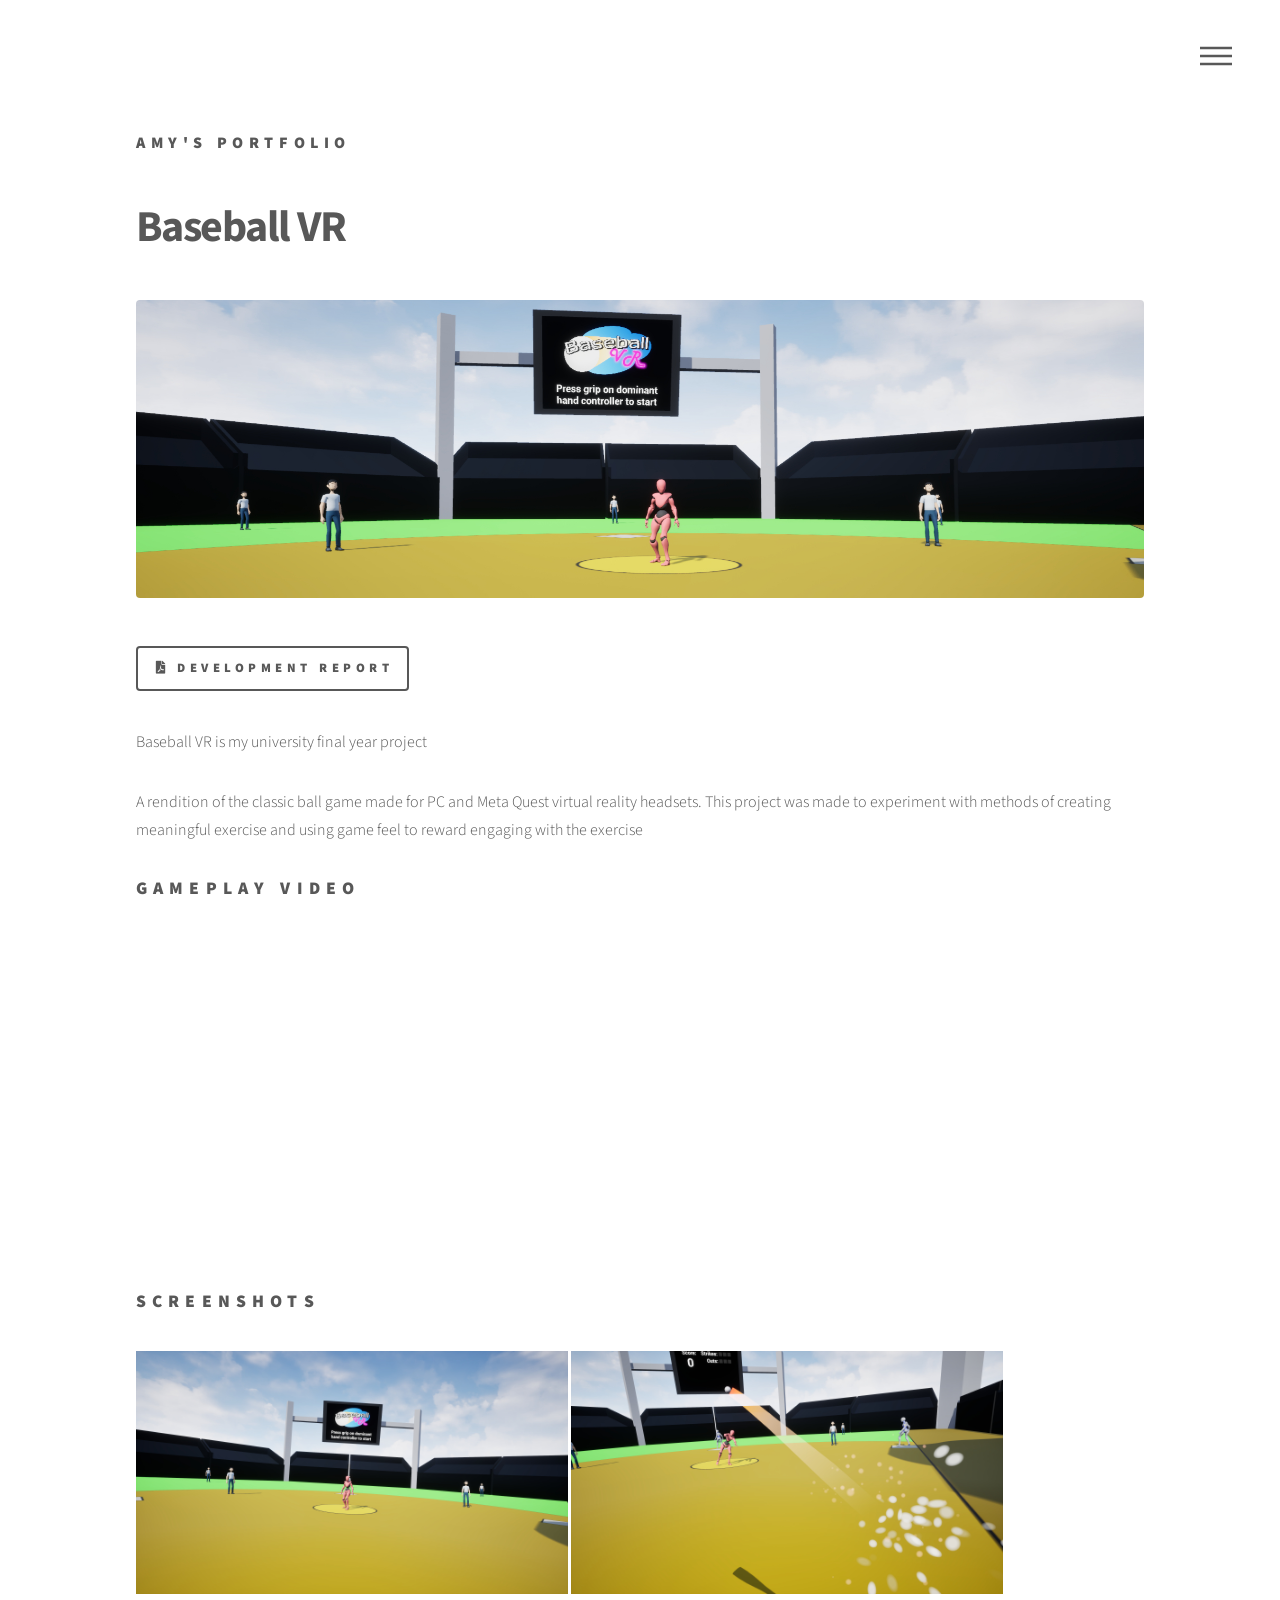
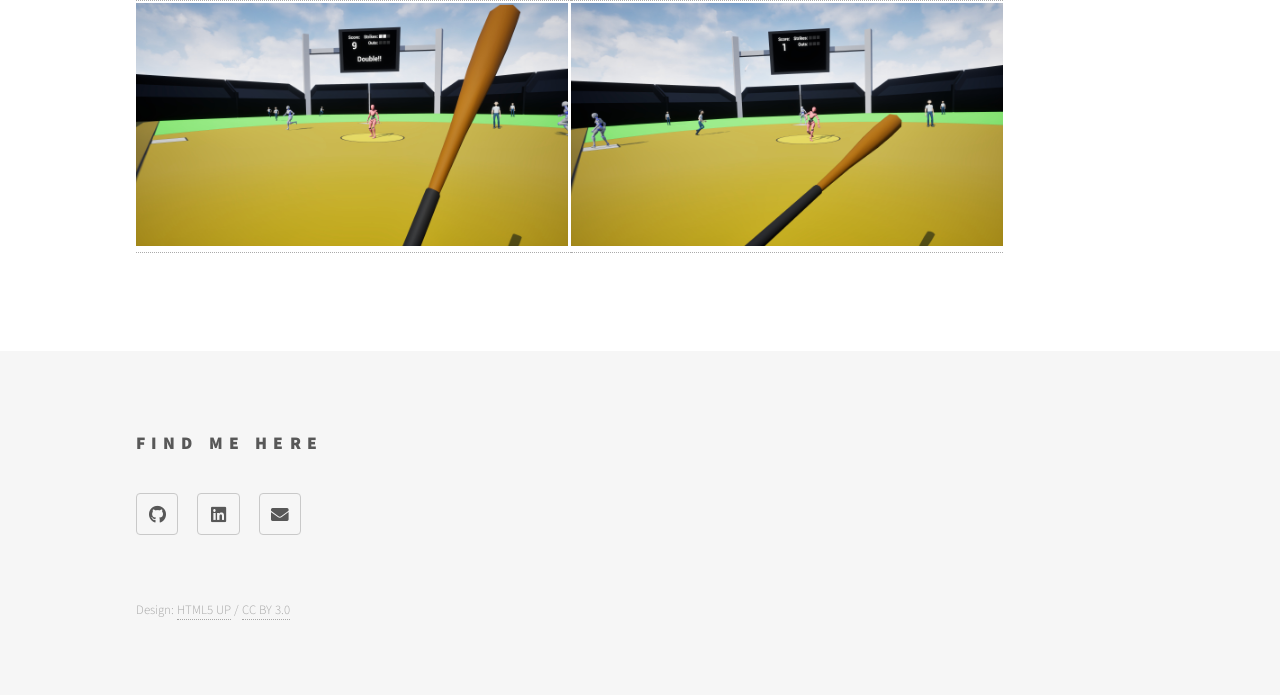
==== commit fa1b3462: "LinkedIn" ====
--- a/BaseballVR.html
+++ b/BaseballVR.html
@@ -6,11 +6,12 @@
 -->
 <html>
 	<head>
-		<title>Amy's Portfolio</title>
+		<title>Amy's Portfolio - Baseball VR</title>
 		<meta charset="utf-8" />
 		<meta name="viewport" content="width=device-width, initial-scale=1, user-scalable=no" />
 		<link rel="stylesheet" href="assets/css/main.css" />
 		<noscript><link rel="stylesheet" href="assets/css/noscript.css" /></noscript>
+		<link rel="icon" type="image/x-icon" href="/images/favicon.svg">
 	</head>
 	<body class="is-preload">
 		<!-- Wrapper -->
@@ -53,7 +54,7 @@
 							<!-- Image -->
 							<span class="image main"><img src="images/BaseballVRBanner.jpg" alt="" /></span>
 							<!-- Download -->
-							<a href="docs\baseballvrdoc.pdf" class="button" target="blank">Development Report</a> <br></br>
+							<a href="docs\baseballvrdoc.pdf" class="button icon solid fa-file-pdf" target="blank">Development Report</a> <br></br>
 							<!-- Description -->
 							<p>Baseball VR is my university final year project</p>
 							<p>A rendition of the classic ball game made for PC and Meta Quest virtual reality headsets. This project was made to experiment with methods of creating meaningful exercise and using game feel to reward engaging with the exercise</p>
@@ -84,6 +85,7 @@
 								<h2>Find me here</h2>
 								<ul class="icons">
 									<li><a href="https://github.com/RankRebellion" target="_blank" class="icon brands style2 fa-github"><span class="label">GitHub</span></a></li>
+									<li><a href="https://www.linkedin.com/in/amy-cooper-42a8a7329/" target="_blank" class="icon brands style2 fa-linkedin"><span class="label">LinkedIn</span></a></li>
 									<li><a href="mailto:AmyC5341@outlook.com" class="icon solid style2 fa-envelope"><span class="label">Email</span></a></li>
 								</ul>
 							</section>
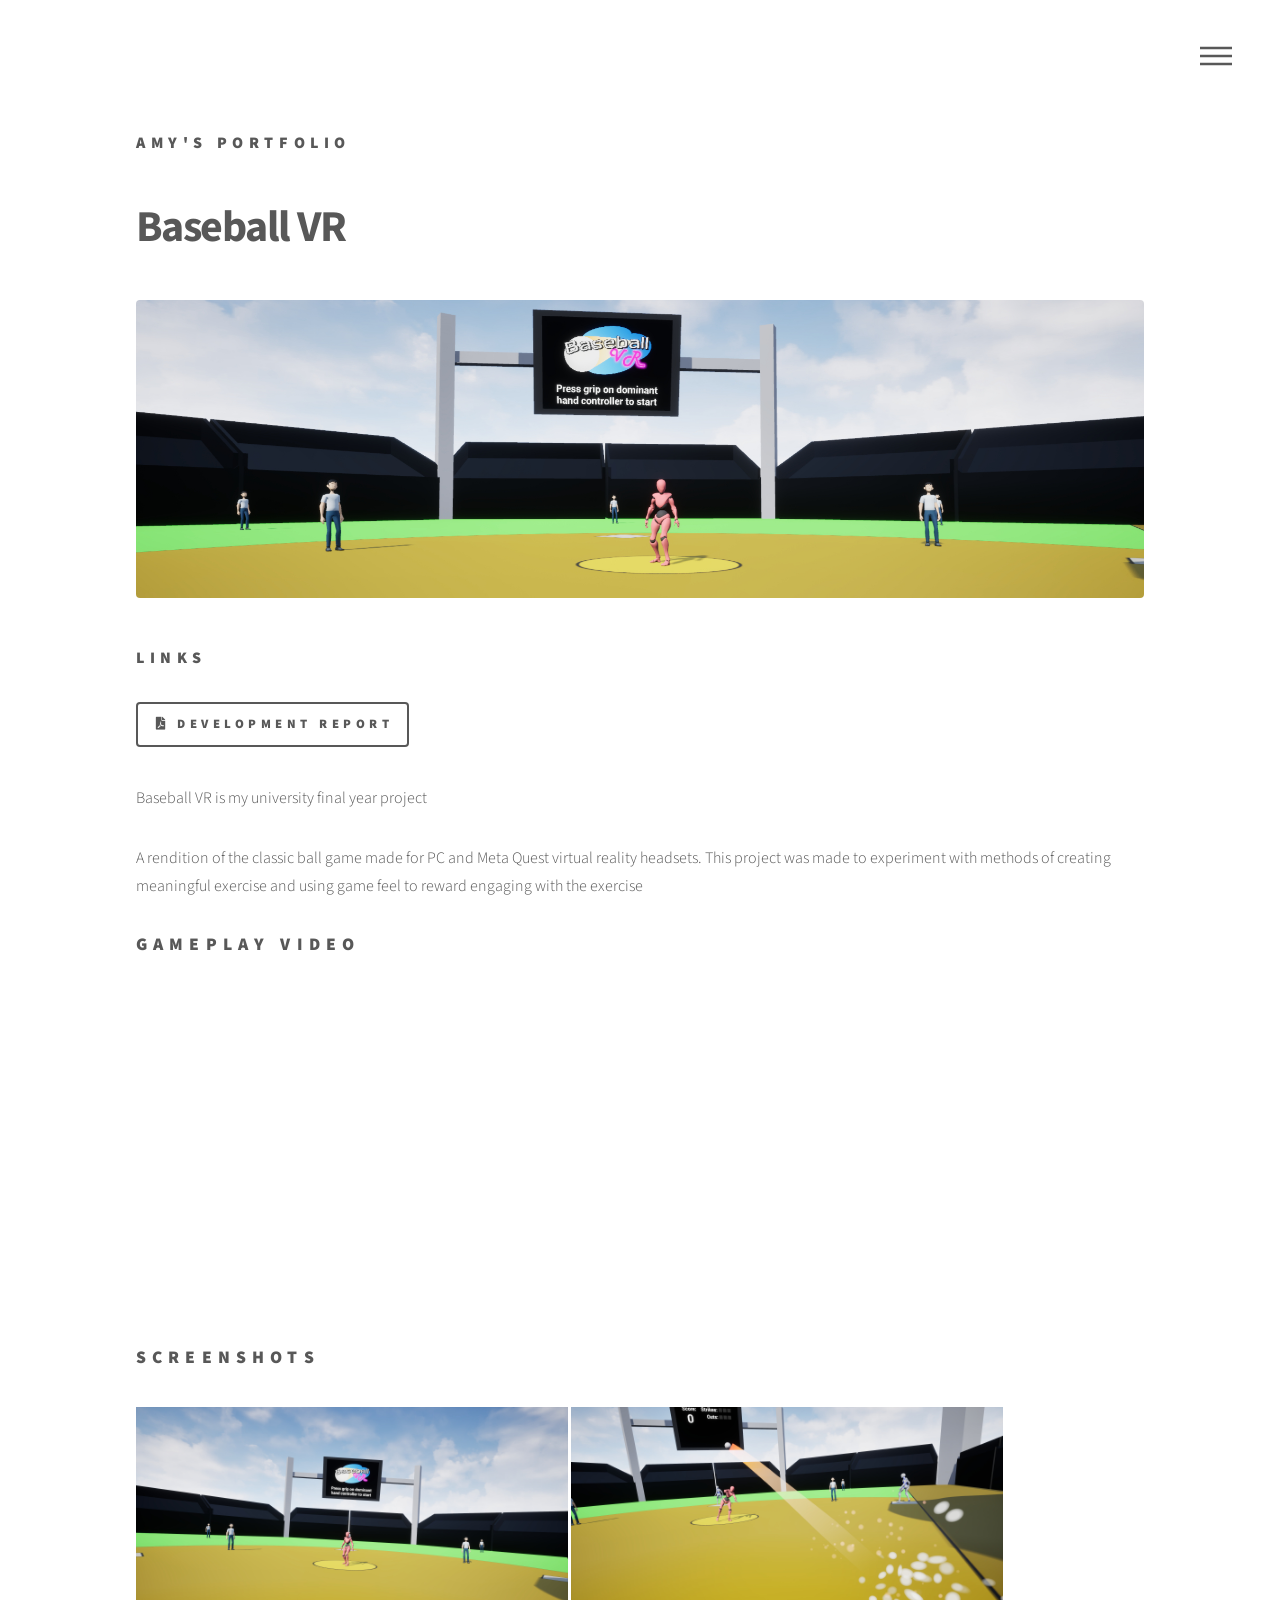
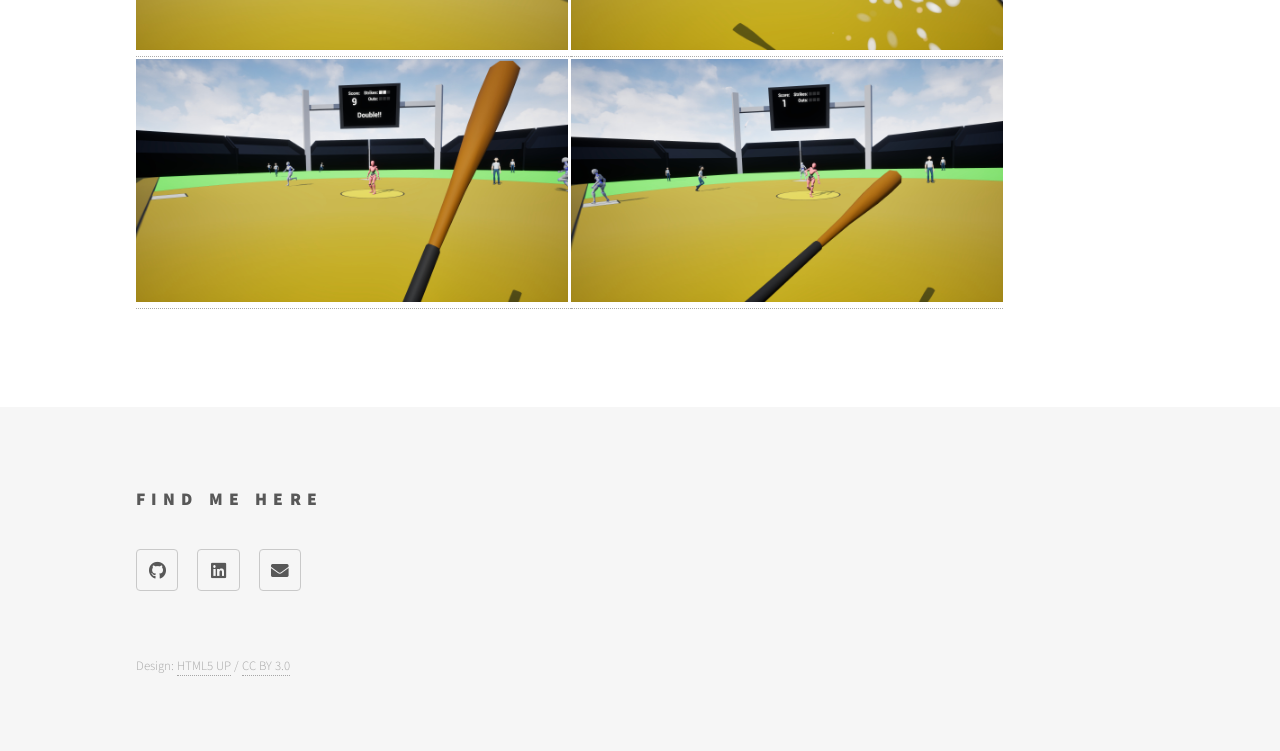
==== commit 8b6ebf20: "Icons" ====
--- a/BaseballVR.html
+++ b/BaseballVR.html
@@ -54,6 +54,7 @@
 							<!-- Image -->
 							<span class="image main"><img src="images/BaseballVRBanner.jpg" alt="" /></span>
 							<!-- Download -->
+							 <h3>Links</h3>
 							<a href="docs\baseballvrdoc.pdf" class="button icon solid fa-file-pdf" target="blank">Development Report</a> <br></br>
 							<!-- Description -->
 							<p>Baseball VR is my university final year project</p>
